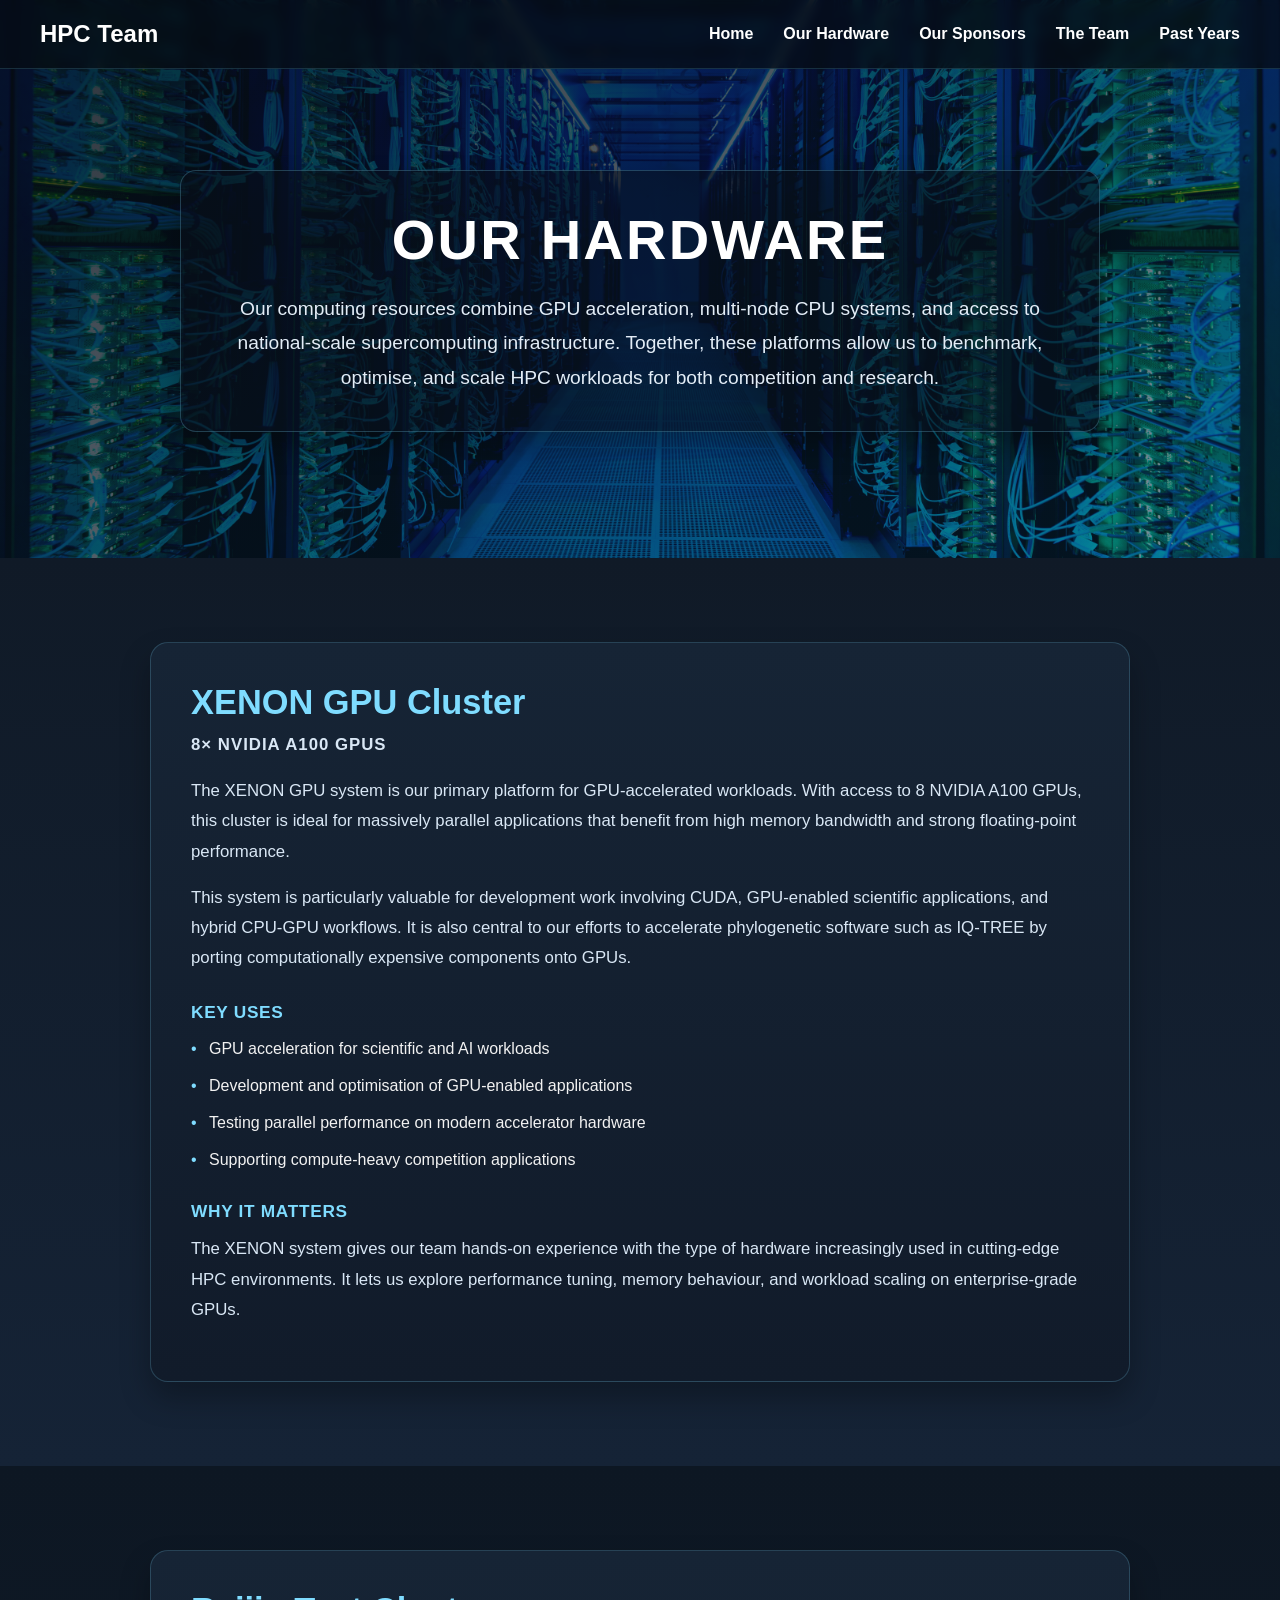
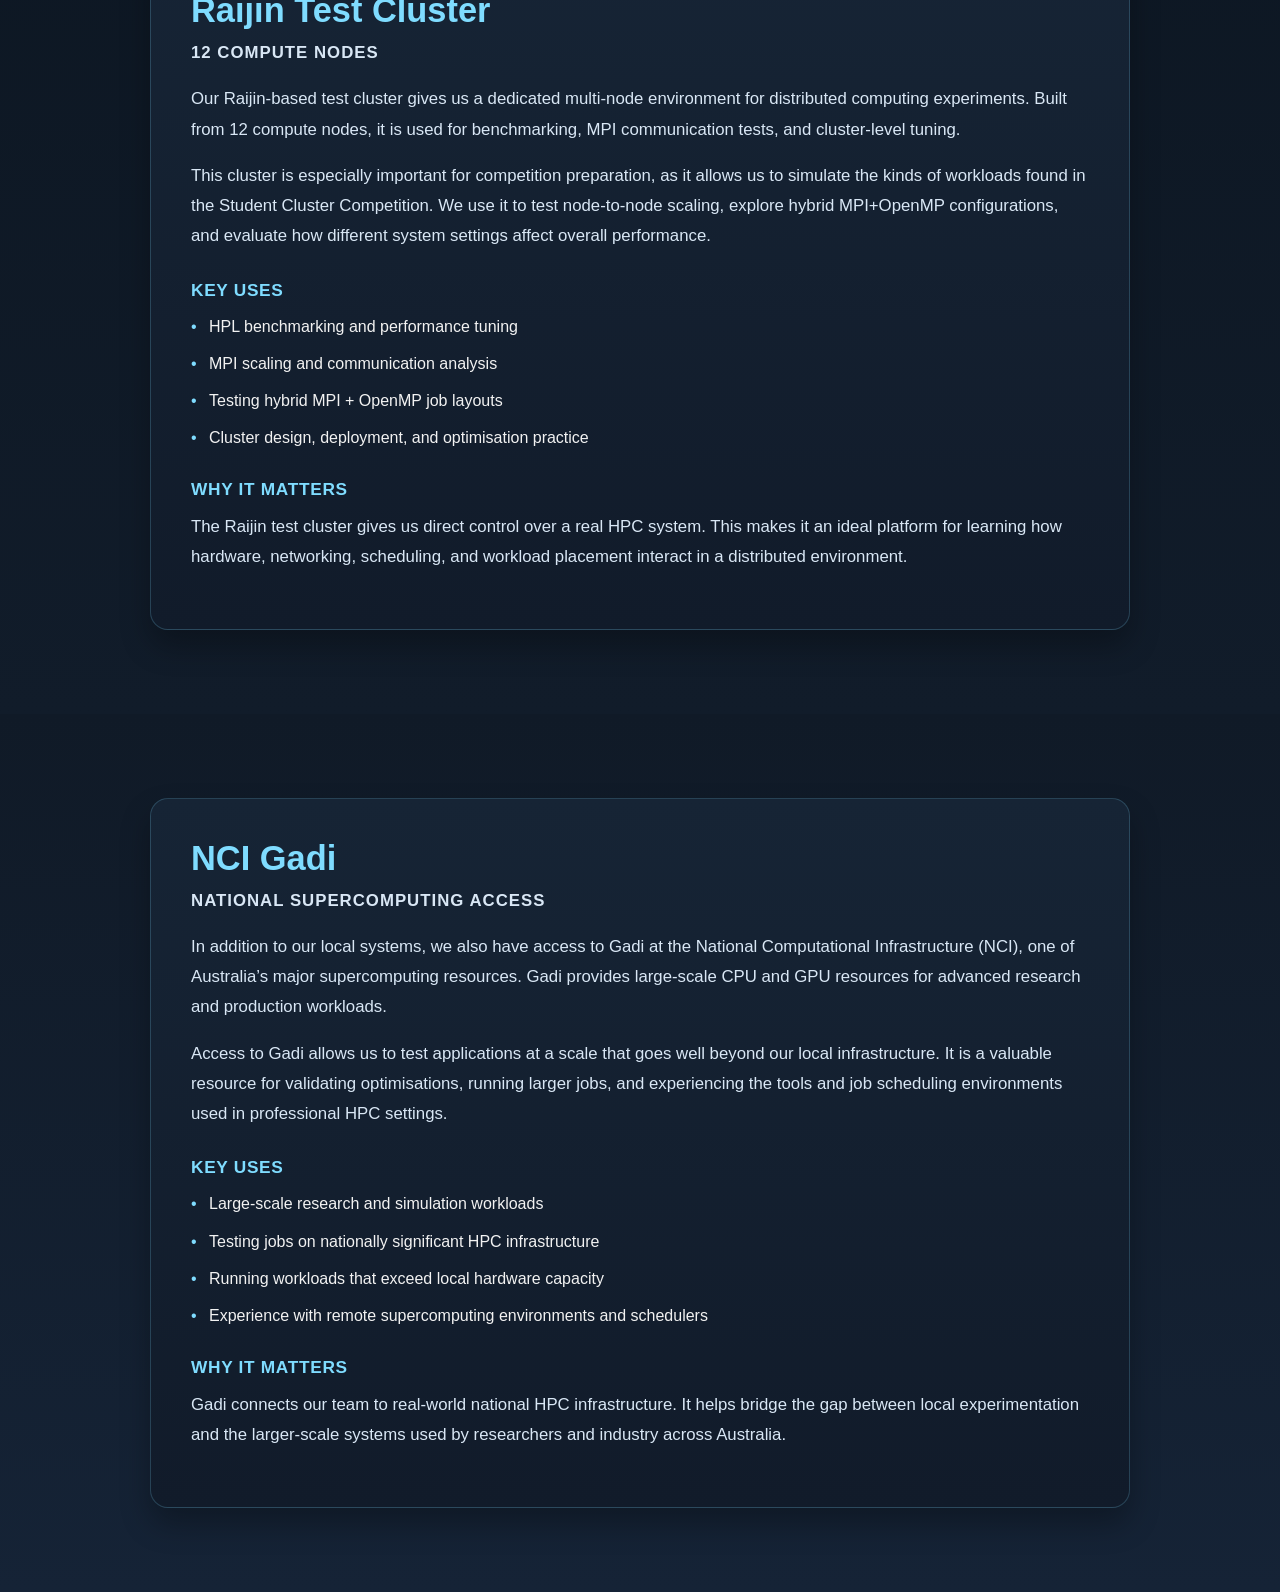
==== hardware.html @ 7a754f8e "Add files via upload Git push all at once because my git did not work due to new project (did commit" ====
<!DOCTYPE html>
<html lang="en">
<head>
    <meta charset="UTF-8">
    <meta name="viewport" content="width=device-width, initial-scale=1.0">
    <title>Our Hardware | HPC Team</title>
    <link rel="stylesheet" href="style.css">
</head>
<body class="hardware-view">

    <header class="navbar">
        <div class="logo"><a href="index.html">HPC Team</a></div>
        <nav>
            <ul class="nav-links">
                <li><a href="index.html">Home</a></li>
                <li><a href="hardware.html">Our Hardware</a></li>
                <li><a href="sponsors.html">Our Sponsors</a></li>
                <li><a href="team.html">The Team</a></li>
                <li class="dropdown">
                    <a href="#">Past Years</a>
                    <ul class="dropdown-menu">
                        <li>
                            <a href="https://anuhpc2025.github.io/Main-Website/index.html" target="_blank">
                                2025
                            </a>
                        </li>
                    </ul>
                </li>
            </ul>
        </nav>
    </header>

    <main class="hardware-page">
        <section class="hardware-hero">
            <div class="overlay"></div>
            <div class="hardware-hero-content">
                <h1>Our Hardware</h1>
                <p>
                    Our computing resources combine GPU acceleration, multi-node CPU systems,
                    and access to national-scale supercomputing infrastructure. Together, these
                    platforms allow us to benchmark, optimise, and scale HPC workloads for both
                    competition and research.
                </p>
            </div>
        </section>

        <section class="hardware-detail-section">
            <div class="hardware-detail-card">
                <div class="hardware-detail-text">
                    <h2>XENON GPU Cluster</h2>
                    <p class="hardware-subtitle">8× NVIDIA A100 GPUs</p>

                    <p>
                        The XENON GPU system is our primary platform for GPU-accelerated workloads.
                        With access to 8 NVIDIA A100 GPUs, this cluster is ideal for massively
                        parallel applications that benefit from high memory bandwidth and strong
                        floating-point performance.
                    </p>

                    <p>
                        This system is particularly valuable for development work involving CUDA,
                        GPU-enabled scientific applications, and hybrid CPU-GPU workflows. It is
                        also central to our efforts to accelerate phylogenetic software such as
                        IQ-TREE by porting computationally expensive components onto GPUs.
                    </p>

                    <h3>Key Uses</h3>
                    <ul>
                        <li>GPU acceleration for scientific and AI workloads</li>
                        <li>Development and optimisation of GPU-enabled applications</li>
                        <li>Testing parallel performance on modern accelerator hardware</li>
                        <li>Supporting compute-heavy competition applications</li>
                    </ul>

                    <h3>Why It Matters</h3>
                    <p>
                        The XENON system gives our team hands-on experience with the type of
                        hardware increasingly used in cutting-edge HPC environments. It lets us
                        explore performance tuning, memory behaviour, and workload scaling on
                        enterprise-grade GPUs.
                    </p>
                </div>
            </div>
        </section>

        <section class="hardware-detail-section alt-section">
            <div class="hardware-detail-card">
                <div class="hardware-detail-text">
                    <h2>Raijin Test Cluster</h2>
                    <p class="hardware-subtitle">12 Compute Nodes</p>

                    <p>
                        Our Raijin-based test cluster gives us a dedicated multi-node environment
                        for distributed computing experiments. Built from 12 compute nodes, it is
                        used for benchmarking, MPI communication tests, and cluster-level tuning.
                    </p>

                    <p>
                        This cluster is especially important for competition preparation, as it
                        allows us to simulate the kinds of workloads found in the Student Cluster
                        Competition. We use it to test node-to-node scaling, explore hybrid
                        MPI+OpenMP configurations, and evaluate how different system settings
                        affect overall performance.
                    </p>

                    <h3>Key Uses</h3>
                    <ul>
                        <li>HPL benchmarking and performance tuning</li>
                        <li>MPI scaling and communication analysis</li>
                        <li>Testing hybrid MPI + OpenMP job layouts</li>
                        <li>Cluster design, deployment, and optimisation practice</li>
                    </ul>

                    <h3>Why It Matters</h3>
                    <p>
                        The Raijin test cluster gives us direct control over a real HPC system.
                        This makes it an ideal platform for learning how hardware, networking,
                        scheduling, and workload placement interact in a distributed environment.
                    </p>
                </div>
            </div>
        </section>

        <section class="hardware-detail-section">
            <div class="hardware-detail-card">
                <div class="hardware-detail-text">
                    <h2>NCI Gadi</h2>
                    <p class="hardware-subtitle">National Supercomputing Access</p>

                    <p>
                        In addition to our local systems, we also have access to Gadi at the
                        National Computational Infrastructure (NCI), one of Australia’s major
                        supercomputing resources. Gadi provides large-scale CPU and GPU resources
                        for advanced research and production workloads.
                    </p>

                    <p>
                        Access to Gadi allows us to test applications at a scale that goes well
                        beyond our local infrastructure. It is a valuable resource for validating
                        optimisations, running larger jobs, and experiencing the tools and job
                        scheduling environments used in professional HPC settings.
                    </p>

                    <h3>Key Uses</h3>
                    <ul>
                        <li>Large-scale research and simulation workloads</li>
                        <li>Testing jobs on nationally significant HPC infrastructure</li>
                        <li>Running workloads that exceed local hardware capacity</li>
                        <li>Experience with remote supercomputing environments and schedulers</li>
                    </ul>

                    <h3>Why It Matters</h3>
                    <p>
                        Gadi connects our team to real-world national HPC infrastructure. It helps
                        bridge the gap between local experimentation and the larger-scale systems
                        used by researchers and industry across Australia.
                    </p>
                </div>
            </div>
        </section>
    </main>

</body>
</html>
---- style.css ----
* {
    margin: 0;
    padding: 0;
    box-sizing: border-box;
}

html {
    scroll-behavior: smooth;
}

body {
    font-family: Arial, Helvetica, sans-serif;
    color: white;
    background-color: #0b0b0b;
}

.home-page {
    background: #070b12;
}

a {
    text-decoration: none;
}

/* Navbar */
.navbar {
    position: fixed;
    top: 0;
    width: 100%;
    z-index: 1000;
    display: flex;
    justify-content: space-between;
    align-items: center;
    padding: 20px 40px;
    background: rgba(0, 0, 0, 0.45);
    backdrop-filter: blur(6px);
}

.home-page .navbar {
    background: rgba(7, 11, 18, 0.7);
    border-bottom: 1px solid rgba(127, 220, 255, 0.16);
}

.logo {
    font-size: 1.5rem;
    font-weight: bold;
    color: white;
}

.nav-links {
    list-style: none;
    display: flex;
    gap: 30px;
}

.nav-links a {
    color: white;
    font-weight: bold;
    transition: color 0.3s ease;
}

.nav-links a:hover {
    color: #7fdcff;
}

/* Hero section */
.hero {
    position: relative;
    height: 100vh;
    background: url("images/HPC Image.jpg") center center / cover no-repeat;
    display: flex;
    align-items: center;
    justify-content: center;
    text-align: center;
}

.home-page .hero {
    min-height: 100vh;
    height: auto;
    padding: 120px 6% 70px;
}

.image-container {
    display: flex;
    justify-content: center;
    gap: 100px;
}

.overlay {
    position: absolute;
    inset: 0;
    background: rgba(0, 0, 0, 0.35);
}

.home-page .overlay {
    background: linear-gradient(145deg, rgba(2, 7, 15, 0.85), rgba(5, 35, 58, 0.55));
}

.hero-content {
    position: relative;
    z-index: 2;
    max-width: 900px;
    padding: 20px;
}

.home-page .hero-content {
    max-width: 980px;
    padding: 42px 40px;
    border-radius: 18px;
    background: rgba(7, 14, 24, 0.62);
    border: 1px solid rgba(127, 220, 255, 0.24);
    box-shadow: 0 16px 34px rgba(0, 0, 0, 0.32);
}

.hero-content h1 {
    font-size: 4rem;
    margin-bottom: 20px;
    text-transform: uppercase;
    letter-spacing: 2px;
}

.home-page .hero-title {
    font-size: 4rem;
    letter-spacing: 0.05em;
    margin-bottom: 14px;
}

.hero-content p {
    font-size: 1.3rem;
    line-height: 1.6;
    margin-bottom: 30px;
}

.home-page .hero-tagline {
    max-width: 780px;
    margin: 0 auto 14px;
    font-size: 1.18rem;
    line-height: 1.75;
    color: #e7eef7;
}

.home-page .hero-mission-credit {
    font-size: 0.95rem;
    letter-spacing: 0.08em;
    text-transform: uppercase;
    color: #9ec4d8;
    margin-bottom: 26px;
}

.scroll-arrow {
    display: inline-block;
    font-size: 3rem;
    color: white;
    animation: bounce 1.5s infinite;
}

@keyframes bounce {
    0%, 20%, 50%, 80%, 100% {
        transform: translateY(0);
    }
    40% {
        transform: translateY(10px);
    }
    60% {
        transform: translateY(5px);
    }
}

/* Content sections */
.content-section {
    min-height: 100vh;
    padding: 120px 10% 80px;
    background: #333333;
    color: white;
    display: flex;
    flex-direction: column;
    justify-content: center;
}

.home-page .content-section {
    min-height: auto;
    padding: 100px 10% 90px;
}

.content-section.alt {
    background: #000000;
}

.home-page #about.content-section.alt {
    background: linear-gradient(180deg, #070b12 0%, #0f1d2e 100%);
}

.home-page #hardware.content-section {
    background: linear-gradient(180deg, #111a26 0%, #17263a 100%);
}

.home-page #sponsors.content-section.alt {
    background: linear-gradient(180deg, #0a1019 0%, #121e2d 100%);
}

.content-section h2 {
    font-size: 2.8rem;
    margin-bottom: 20px;
    color: white;
    text-align: center;
}

.content-section p {
    font-size: 1.15rem;
    max-width: 900px;
    line-height: 1.8;
    color: white;
    margin: 0 auto 20px;
    text-align: center;
}

/* About section */
.about-content {
    display: flex;
    align-items: center;
    justify-content: space-between;
    gap: 50px;
    flex-wrap: wrap;
}

.home-page .about-content {
    padding: 34px;
    border-radius: 18px;
    border: 1px solid rgba(127, 220, 255, 0.2);
    background: rgba(11, 20, 33, 0.7);
    box-shadow: 0 14px 30px rgba(0, 0, 0, 0.24);
}

.about-text {
    flex: 1;
    min-width: 300px;
}

.about-text h2,
.about-text p {
    text-align: left;
    margin-left: 0;
    margin-right: 0;
}

.about-text a {
    color: #7fdcff;
}

.about-text a:hover {
    color: #a8ebff;
}

.about-image {
    flex: 0 0 auto;
    text-align: center;
}

.about-image img {
    width: 300px;
    height: auto;
    border-radius: 12px;
}

.home-page .about-image img {
    border: 1px solid rgba(127, 220, 255, 0.3);
    box-shadow: 0 10px 20px rgba(0, 0, 0, 0.35);
}

/* Hardware cards */
.hardware-grid {
    display: grid;
    grid-template-columns: repeat(3, 1fr);
    gap: 25px;
    margin-top: 40px;
}

.hardware-card {
    background: #1a1a1a;
    border: 1px solid rgba(127, 220, 255, 0.35);
    border-radius: 14px;
    padding: 24px 20px;
    text-align: center;
    box-shadow: 0 6px 18px rgba(0, 0, 0, 0.35);
    transition: transform 0.25s ease, box-shadow 0.25s ease, border-color 0.25s ease;
}

.home-page .hardware-card {
    background: linear-gradient(180deg, #172534 0%, #121c29 100%);
}

.hardware-card:hover {
    transform: translateY(-6px);
    box-shadow: 0 10px 24px rgba(0, 0, 0, 0.45);
    border-color: #7fdcff;
}

.hardware-card h3 {
    font-size: 1.35rem;
    margin-bottom: 12px;
    color: #7fdcff;
}

.hardware-card .hardware-spec {
    font-size: 1rem;
    font-weight: bold;
    color: white;
    margin-bottom: 12px;
}

.hardware-card p {
    font-size: 0.98rem;
    line-height: 1.6;
    margin: 0;
    text-align: center;
}

/* Old cluster box styles kept in case you still use them elsewhere */
.cluster-container {
    display: flex;
    flex-wrap: wrap;
    gap: 20px;
    justify-content: center;
}

.cluster-box {
    border: 2px solid #7fdcff;
    padding: 20px;
    background-color: #1a1a1a;
    border-radius: 10px;
    max-width: 500px;
    box-shadow: 0 4px 8px rgba(0, 0, 0, 0.5);
}

.cluster-box h3 {
    color: #7fdcff;
    margin-bottom: 10px;
}

.cluster-box h4 {
    margin-top: 15px;
    margin-bottom: 10px;
    color: #ffffff;
}

.cluster-box ul {
    margin-left: 20px;
}

.cluster-box li {
    margin-bottom: 5px;
}

/* Responsive */
@media (max-width: 900px) {
    .hardware-grid {
        grid-template-columns: 1fr;
    }
}

@media (max-width: 768px) {
    .navbar {
        flex-direction: column;
        gap: 15px;
        padding: 15px 20px;
    }

    .nav-links {
        gap: 15px;
        flex-wrap: wrap;
        justify-content: center;
    }

    .hero-content h1 {
        font-size: 2.5rem;
    }

    .hero-content p {
        font-size: 1rem;
    }

    .content-section h2 {
        font-size: 2rem;
    }

    .about-content {
        flex-direction: column;
        gap: 20px;
    }

    .about-text h2,
    .about-text p {
        text-align: center;
    }

    .about-image img {
        width: 250px;
    }

    .home-page .hero {
        padding: 120px 5% 65px;
    }

    .home-page .hero-content {
        padding: 30px 22px;
    }

    .home-page .hero-title {
        font-size: 2.4rem;
    }

    .home-page .hero-tagline {
        font-size: 1rem;
    }

    .home-page .content-section {
        padding: 80px 7% 72px;
    }

    .home-page .about-content {
        padding: 22px;
    }
}

.hardware-card ul {
    list-style: none;
    padding: 0;
    margin: 15px 0;
    text-align: left;
}

.hardware-card ul li {
    font-size: 0.95rem;
    margin-bottom: 8px;
    padding-left: 18px;
    position: relative;
}

.hardware-card ul li::before {
    content: "•";
    color: #7fdcff;
    position: absolute;
    left: 0;
}

.hardware-footer {
    margin-top: 15px;
    font-size: 0.9rem;
    color: #aaa;
}

/* Hardware page */
.hardware-page {
    background: #0b0b0b;
}

.hardware-hero {
    position: relative;
    min-height: 55vh;
    background: url("images/HPC Image.jpg") center center / cover no-repeat;
    display: flex;
    align-items: center;
    justify-content: center;
    text-align: center;
    padding: 120px 10% 80px;
}

.hardware-hero-content {
    position: relative;
    z-index: 2;
    max-width: 900px;
}

.hardware-hero-content h1 {
    font-size: 3.5rem;
    margin-bottom: 20px;
}

.hardware-hero-content p {
    font-size: 1.2rem;
    line-height: 1.8;
    max-width: 850px;
    margin: 0 auto;
}

.hardware-detail-section {
    padding: 100px 10%;
    background: #111111;
}

.alt-section {
    background: #1a1a1a;
}

.hardware-detail-card {
    max-width: 1100px;
    margin: 0 auto;
    background: #1f1f1f;
    border: 1px solid rgba(127, 220, 255, 0.25);
    border-radius: 16px;
    padding: 40px;
    box-shadow: 0 8px 24px rgba(0, 0, 0, 0.35);
}

.hardware-detail-text h2 {
    font-size: 2.4rem;
    margin-bottom: 10px;
    color: #7fdcff;
}

.hardware-subtitle {
    font-size: 1.1rem;
    font-weight: bold;
    margin-bottom: 24px;
    color: #ffffff;
}

.hardware-detail-text h3 {
    font-size: 1.3rem;
    margin-top: 28px;
    margin-bottom: 12px;
    color: #7fdcff;
}

.hardware-detail-text p {
    font-size: 1.05rem;
    line-height: 1.8;
    margin-bottom: 16px;
    color: #f2f2f2;
}

.hardware-detail-text ul {
    margin-left: 20px;
    margin-bottom: 10px;
}

.hardware-detail-text li {
    margin-bottom: 10px;
    line-height: 1.7;
    color: #f2f2f2;
}

.hardware-view {
    background: linear-gradient(180deg, #070c13 0%, #0f1a28 100%);
}

.hardware-view .navbar {
    background: rgba(6, 12, 20, 0.75);
    border-bottom: 1px solid rgba(127, 220, 255, 0.16);
}

.hardware-view .hardware-hero {
    min-height: 62vh;
    padding: 140px 8% 96px;
}

.hardware-view .hardware-hero .overlay {
    background: linear-gradient(150deg, rgba(6, 13, 22, 0.86), rgba(7, 40, 66, 0.5));
}

.hardware-view .hardware-hero-content {
    max-width: 1000px;
    padding: 36px 34px;
    border-radius: 16px;
    border: 1px solid rgba(127, 220, 255, 0.24);
    background: rgba(8, 16, 28, 0.6);
    box-shadow: 0 14px 28px rgba(0, 0, 0, 0.3);
}

.hardware-view .hardware-hero-content h1 {
    letter-spacing: 0.04em;
    text-transform: uppercase;
}

.hardware-view .hardware-hero-content p {
    color: #e3edf7;
}

.hardware-view .hardware-detail-section {
    padding: 84px 8%;
    background: linear-gradient(180deg, #101a27 0%, #152336 100%);
}

.hardware-view .hardware-detail-section.alt-section {
    background: linear-gradient(180deg, #0d1723 0%, #111c2a 100%);
}

.hardware-view .hardware-detail-card {
    max-width: 980px;
    border-radius: 18px;
    border: 1px solid rgba(127, 220, 255, 0.2);
    background: linear-gradient(180deg, #162435 0%, #111b2a 100%);
    box-shadow: 0 16px 30px rgba(0, 0, 0, 0.28);
    transition: transform 0.25s ease, box-shadow 0.25s ease, border-color 0.25s ease;
}

.hardware-view .hardware-detail-card:hover {
    transform: translateY(-3px);
    border-color: rgba(127, 220, 255, 0.45);
    box-shadow: 0 20px 36px rgba(0, 0, 0, 0.32);
}

.hardware-view .hardware-detail-text h2 {
    font-size: 2.15rem;
    margin-bottom: 8px;
}

.hardware-view .hardware-subtitle {
    text-transform: uppercase;
    letter-spacing: 0.06em;
    color: #a8c9dc;
}

.hardware-view .hardware-detail-text h3 {
    text-transform: uppercase;
    letter-spacing: 0.04em;
    font-size: 1.08rem;
}

.hardware-view .hardware-detail-text p {
    color: #d9e7f5;
}

.hardware-view .hardware-detail-text ul {
    list-style: none;
    margin-left: 0;
    padding-left: 0;
}

.hardware-view .hardware-detail-text li {
    position: relative;
    padding-left: 18px;
}

.hardware-view .hardware-detail-text li::before {
    content: "•";
    color: #7fdcff;
    position: absolute;
    left: 0;
}

.logo a {
    color: white;
    text-decoration: none;
}

@media (max-width: 768px) {
    .hardware-hero-content h1 {
        font-size: 2.4rem;
    }

    .hardware-hero-content p {
        font-size: 1rem;
    }

    .hardware-detail-card {
        padding: 25px;
    }

    .hardware-detail-text h2 {
        font-size: 1.9rem;
    }

    .hardware-view .hardware-hero {
        padding: 120px 6% 72px;
    }

    .hardware-view .hardware-hero-content {
        padding: 26px 20px;
    }

    .hardware-view .hardware-detail-section {
        padding: 64px 6%;
    }

    .hardware-view .hardware-detail-card {
        padding: 28px 22px;
    }
}

/* Sponsors page */
.sponsors-page {
    background: #0b0b0b;
}

.sponsors-hero {
    position: relative;
    min-height: 50vh;
    background: url("images/HPC Image.jpg") center center / cover no-repeat;
    display: flex;
    align-items: center;
    justify-content: center;
    text-align: center;
    padding: 120px 10% 80px;
}

.sponsors-hero-content {
    position: relative;
    z-index: 2;
    max-width: 900px;
}

.sponsors-hero-content h1 {
    font-size: 3.5rem;
    margin-bottom: 20px;
}

.sponsors-hero-content p {
    font-size: 1.2rem;
    line-height: 1.8;
    max-width: 850px;
    margin: 0 auto;
}

.sponsor-section {
    padding: 100px 10%;
    background: #111111;
}

.sponsor-card {
    max-width: 1200px;
    margin: 0 auto;
    display: flex;
    align-items: center;
    gap: 50px;
    background: #1a1a1a;
    border: 1px solid rgba(127, 220, 255, 0.25);
    border-radius: 18px;
    padding: 40px;
    box-shadow: 0 8px 24px rgba(0, 0, 0, 0.35);
    flex-wrap: wrap;
}

.sponsor-image {
    flex: 0 0 250px;
    display: flex;
    justify-content: center;
    align-items: center;
}

.sponsor-image img {
    max-width: 220px;
    max-height: 140px;
    width: 100%;
    height: auto;
    object-fit: contain;
    background: white;
    padding: 15px;
    border-radius: 12px;
}

.sponsor-text {
    flex: 1;
    min-width: 280px;
}

.sponsor-text h2 {
    font-size: 2.2rem;
    margin-bottom: 10px;
    color: #7fdcff;
}

.sponsor-subtitle {
    font-size: 1.05rem;
    font-weight: bold;
    margin-bottom: 20px;
    color: #ffffff;
}

.sponsor-text h3 {
    font-size: 1.2rem;
    margin-top: 24px;
    margin-bottom: 10px;
    color: #7fdcff;
}

.sponsor-text p {
    font-size: 1.05rem;
    line-height: 1.8;
    margin-bottom: 14px;
    color: #f2f2f2;
}

.sponsor-text ul {
    margin-left: 20px;
    margin-bottom: 20px;
}

.sponsor-text li {
    margin-bottom: 10px;
    line-height: 1.7;
    color: #f2f2f2;
}

.sponsor-button {
    display: inline-block;
    margin-top: 10px;
    padding: 12px 20px;
    background: #7fdcff;
    color: #000;
    font-weight: bold;
    border-radius: 10px;
    transition: transform 0.2s ease, background 0.2s ease;
}

.sponsor-button:hover {
    background: #a8ebff;
    transform: translateY(-2px);
}

@media (max-width: 768px) {
    .sponsors-hero-content h1 {
        font-size: 2.4rem;
    }

    .sponsors-hero-content p {
        font-size: 1rem;
    }

    .sponsor-card {
        padding: 25px;
        gap: 25px;
    }

    .sponsor-text h2 {
        font-size: 1.8rem;
    }

    .sponsor-image {
        flex: 1 1 100%;
    }

    .sponsor-image img {
        max-width: 180px;
    }
}

/* Sponsors grid */
.sponsors-section {
    padding: 100px 10%;
    background: #111;
    text-align: center;
}

.sponsors-section h2 {
    font-size: 2.6rem;
    margin-bottom: 15px;
}

.sponsors-section p {
    max-width: 700px;
    margin: 0 auto 40px;
    color: #ccc;
}

/* Grid layout */
.sponsors-grid {
    display: grid;
    grid-template-columns: repeat(auto-fit, minmax(220px, 1fr));
    gap: 25px;
}

/* Card */
.sponsor-card-small {
    background: #1a1a1a;
    border: 1px solid rgba(127, 220, 255, 0.25);
    border-radius: 14px;
    padding: 20px;
    text-align: center;
    transition: all 0.25s ease;
}

.sponsor-card-small:hover {
    transform: translateY(-6px);
    border-color: #7fdcff;
    box-shadow: 0 10px 25px rgba(0, 0, 0, 0.4);
}

/* Logo */
.sponsor-card-small img {
    max-width: 120px;
    max-height: 70px;
    object-fit: contain;
    margin-bottom: 15px;
    background: white;
    padding: 8px;
    border-radius: 8px;
}

/* Text */
.sponsor-card-small h3 {
    font-size: 1.2rem;
    margin-bottom: 5px;
    color: #7fdcff;
}

.sponsor-type {
    font-size: 0.85rem;
    color: #aaa;
    margin-bottom: 10px;
}

.sponsor-card-small p {
    font-size: 0.9rem;
    line-height: 1.5;
    margin-bottom: 15px;
}

/* Button */
.sponsor-card-small a {
    display: inline-block;
    padding: 8px 14px;
    font-size: 0.85rem;
    background: #7fdcff;
    color: black;
    border-radius: 8px;
    font-weight: bold;
    transition: 0.2s;
}

.sponsor-card-small a:hover {
    background: #a8ebff;
}

.sponsor-extra {
    font-size: 0.85rem;
    color: #aaa;
    margin-top: 8px;
    line-height: 1.5;
}

/* Sponsor call-to-action */
.sponsor-cta-section {
    padding: 90px 10%;
    background: #0f0f0f;
}

.sponsor-cta-card {
    max-width: 1000px;
    margin: 0 auto;
    text-align: center;
    background: #1a1a1a;
    border: 1px solid rgba(127, 220, 255, 0.25);
    border-radius: 16px;
    padding: 40px 30px;
    box-shadow: 0 8px 24px rgba(0, 0, 0, 0.35);
}

.sponsor-cta-card h2 {
    font-size: 2.2rem;
    margin-bottom: 20px;
    color: #7fdcff;
}

.sponsor-cta-card p {
    font-size: 1.05rem;
    line-height: 1.8;
    color: #f2f2f2;
    max-width: 850px;
    margin: 0 auto 16px;
}

.sponsor-cta-contact a {
    color: #7fdcff;
    font-weight: bold;
}

.sponsor-cta-contact a:hover {
    color: #a8ebff;
}

.sponsors-view {
    background: linear-gradient(180deg, #070c13 0%, #111f31 100%);
}

.sponsors-view .navbar {
    background: rgba(7, 12, 20, 0.76);
    border-bottom: 1px solid rgba(127, 220, 255, 0.16);
}

.sponsors-view .sponsors-hero {
    min-height: 58vh;
    padding: 138px 8% 92px;
}

.sponsors-view .sponsors-hero .overlay {
    background: linear-gradient(145deg, rgba(6, 12, 21, 0.86), rgba(7, 40, 67, 0.5));
}

.sponsors-view .sponsors-hero-content {
    max-width: 980px;
    padding: 36px 34px;
    border-radius: 16px;
    border: 1px solid rgba(127, 220, 255, 0.24);
    background: rgba(8, 16, 28, 0.6);
    box-shadow: 0 14px 28px rgba(0, 0, 0, 0.3);
}

.sponsors-view .sponsors-hero-content h1 {
    letter-spacing: 0.04em;
    text-transform: uppercase;
}

.sponsors-view .sponsors-hero-content p {
    color: #e2edf8;
}

.sponsors-view .sponsors-section {
    background: linear-gradient(180deg, #101a27 0%, #152336 100%);
    padding: 86px 8%;
}

.sponsors-view .sponsors-section h2 {
    text-transform: uppercase;
    letter-spacing: 0.04em;
}

.sponsors-view .sponsors-section > p {
    color: #d1dce8;
}

.sponsors-view .sponsors-grid {
    max-width: 1040px;
    margin: 0 auto;
    gap: 28px;
}

.sponsors-view .sponsor-card-small {
    background: linear-gradient(180deg, #162435 0%, #111b2a 100%);
    border: 1px solid rgba(127, 220, 255, 0.2);
    border-radius: 16px;
    box-shadow: 0 14px 28px rgba(0, 0, 0, 0.26);
    padding: 26px 24px;
}

.sponsors-view .sponsor-card-small:hover {
    transform: translateY(-4px);
    border-color: rgba(127, 220, 255, 0.45);
    box-shadow: 0 18px 32px rgba(0, 0, 0, 0.31);
}

.sponsors-view .sponsor-card-small img {
    max-width: 150px;
    max-height: 82px;
    padding: 10px;
    border-radius: 10px;
    margin-bottom: 16px;
}

.sponsors-view .sponsor-card-small h3 {
    font-size: 1.3rem;
    margin-bottom: 6px;
}

.sponsors-view .sponsor-type {
    text-transform: uppercase;
    letter-spacing: 0.05em;
    color: #a8c9dc;
}

.sponsors-view .sponsor-card-small p {
    color: #d8e6f4;
}

.sponsors-view .sponsor-extra {
    color: #b7ccdd;
}

.sponsors-view .sponsor-card-small a {
    font-size: 0.9rem;
    padding: 9px 16px;
    border-radius: 9px;
    box-shadow: 0 6px 16px rgba(127, 220, 255, 0.2);
}

.sponsors-view .sponsor-cta-section {
    background: linear-gradient(180deg, #0d1622 0%, #0a121c 100%);
    padding: 84px 8% 92px;
}

.sponsors-view .sponsor-cta-card {
    max-width: 980px;
    border: 1px solid rgba(127, 220, 255, 0.2);
    background: linear-gradient(180deg, #152333 0%, #101b29 100%);
    box-shadow: 0 16px 30px rgba(0, 0, 0, 0.3);
}

.sponsors-view .sponsor-cta-card h2 {
    letter-spacing: 0.03em;
    text-transform: uppercase;
    font-size: 2rem;
}

.sponsors-view .sponsor-cta-card p {
    color: #dce8f5;
}

.sponsors-view .sponsor-cta-contact a {
    color: #9adffb;
}

@media (max-width: 768px) {
    .sponsors-view .sponsors-hero {
        padding: 120px 6% 72px;
    }

    .sponsors-view .sponsors-hero-content {
        padding: 28px 22px;
    }

    .sponsors-view .sponsors-section {
        padding: 68px 6%;
    }

    .sponsors-view .sponsors-grid {
        gap: 20px;
    }

    .sponsors-view .sponsor-card-small {
        padding: 22px 18px;
    }

    .sponsors-view .sponsor-cta-section {
        padding: 68px 6% 74px;
    }

    .sponsors-view .sponsor-cta-card {
        padding: 28px 20px;
    }
}

/* Sponsor preview on homepage */
.sponsors-preview {
    display: flex;
    justify-content: center;
    gap: 40px;
    margin: 30px 0;
    flex-wrap: wrap;
}

.sponsor-mini {
    text-align: center;
}

.sponsor-mini img {
    max-width: 120px;
    max-height: 70px;
    object-fit: contain;
    background: white;
    padding: 8px;
    border-radius: 8px;
    margin-bottom: 8px;
}

.sponsor-mini p {
    font-size: 0.9rem;
    color: #ccc;
}

/* CTA box */
.sponsor-cta-mini {
    margin-top: 30px;
    text-align: center;
}

.sponsor-cta-mini h3 {
    color: #7fdcff;
    margin-bottom: 10px;
}

.sponsor-cta-mini p {
    max-width: 600px;
    margin: 0 auto 20px;
    font-size: 1rem;
}

/* Button */
.cta-button {
    display: inline-block;
    padding: 12px 22px;
    background: #7fdcff;
    color: black;
    font-weight: bold;
    border-radius: 10px;
    transition: 0.2s;
}

.cta-button:hover {
    background: #a8ebff;
    transform: translateY(-2px);
}

.sponsors-preview {
    display: flex;
    justify-content: center;
    gap: 60px;
    margin: 40px 0;
    flex-wrap: wrap;
}

.sponsor-mini {
    background: #1a1a1a;
    border: 1px solid rgba(127, 220, 255, 0.25);
    border-radius: 14px;
    padding: 25px 30px;
    text-align: center;
    transition: 0.25s ease;
    min-width: 200px;
}

.sponsor-mini:hover {
    transform: translateY(-5px);
    border-color: #7fdcff;
}

/* BIGGER LOGOS */
.sponsor-mini img {
    max-width: 180px;
    max-height: 100px;
    object-fit: contain;
    background: white;
    padding: 12px;
    border-radius: 10px;
    margin-bottom: 12px;
}

.sponsor-mini p {
    font-size: 1rem;
    color: #ccc;
    font-weight: bold;
}

.sponsor-name {
    font-size: 1rem;
    font-weight: bold;
    margin-bottom: 6px;
    color: #7fdcff;
}

.sponsor-desc {
    font-size: 0.85rem;
    color: #aaa;
    line-height: 1.4;
    max-width: 220px;
    margin: 0 auto;
}

/* Dropdown container */
.dropdown {
    position: relative;
}

/* Dropdown menu (hidden by default) */
.dropdown-menu {
    position: absolute;
    top: 100%;
    left: 0;
    background: rgba(0, 0, 0, 0.9);
    backdrop-filter: blur(6px);
    list-style: none;
    padding: 10px 0;
    border-radius: 8px;
    min-width: 140px;
    display: none;
    flex-direction: column;
}

/* Show on hover */
.dropdown:hover .dropdown-menu {
    display: block;
}

/* Dropdown items */
.dropdown-menu li {
    padding: 8px 20px;
}

.dropdown-menu a {
    color: white;
    font-weight: normal;
    display: block;
    transition: color 0.2s;
}

.dropdown-menu a:hover {
    color: #7fdcff;
}

/* Team page */
.team-page {
    background: #0b0b0b;
}

/* Hero */
.team-hero {
    position: relative;
    min-height: 50vh;
    background: url("images/HPC Image.jpg") center center / cover no-repeat;
    display: flex;
    align-items: center;
    justify-content: center;
    text-align: center;
    padding: 120px 10% 80px;
}

.team-hero-content {
    position: relative;
    z-index: 2;
    max-width: 900px;
}

.team-hero-content h1 {
    font-size: 3.2rem;
    margin-bottom: 20px;
}

.team-hero-content p {
    font-size: 1.2rem;
    line-height: 1.8;
}

/* Team section */
.team-section {
    padding: 100px 10%;
}

/* Grid */
.team-grid {
    display: grid;
    grid-template-columns: repeat(2, minmax(0, 1fr));
    gap: 30px;
}

/* Card */
.team-card {
    background: #1a1a1a;
    border: 1px solid rgba(127, 220, 255, 0.25);
    border-radius: 16px;
    padding: 25px;
    text-align: center;
    transition: 0.25s ease;
}

.team-card:hover {
    transform: translateY(-6px);
    border-color: #7fdcff;
    box-shadow: 0 10px 25px rgba(0, 0, 0, 0.4);
}

/* Image */
.team-card img {
    width: 120px;
    height: 120px;
    object-fit: cover;
    border-radius: 50%;
    margin-bottom: 15px;
    border: 3px solid #7fdcff;
}

/* Name */
.team-card h3 {
    font-size: 1.2rem;
    margin-bottom: 6px;
    color: #7fdcff;
}

/* Role */
.team-role {
    font-size: 0.85rem;
    color: #aaa;
    margin-bottom: 10px;
}

/* Description */
.team-card p {
    font-size: 0.9rem;
    color: #ccc;
    line-height: 1.5;
}

.team-card.advisor {
    margin-top: 10px;
}

.team-view {
    background: linear-gradient(180deg, #070c13 0%, #111f31 100%);
}

.team-view .navbar {
    background: rgba(7, 12, 20, 0.76);
    border-bottom: 1px solid rgba(127, 220, 255, 0.16);
}

.team-view .team-hero {
    min-height: 58vh;
    padding: 138px 8% 92px;
}

.team-view .team-hero .overlay {
    background: linear-gradient(145deg, rgba(6, 12, 21, 0.86), rgba(7, 40, 67, 0.5));
}

.team-view .team-hero-content {
    max-width: 980px;
    padding: 36px 34px;
    border-radius: 16px;
    border: 1px solid rgba(127, 220, 255, 0.24);
    background: rgba(8, 16, 28, 0.6);
    box-shadow: 0 14px 28px rgba(0, 0, 0, 0.3);
}

.team-view .team-hero-content h1 {
    letter-spacing: 0.04em;
    text-transform: uppercase;
}

.team-view .team-hero-content p {
    color: #e2edf8;
}

.team-view .team-section {
    background: linear-gradient(180deg, #101a27 0%, #152336 100%);
    padding: 86px 8%;
}

.team-view .team-grid {
    max-width: 1040px;
    margin: 0 auto;
    gap: 28px;
}

.team-view .team-card {
    background: linear-gradient(180deg, #162435 0%, #111b2a 100%);
    border: 1px solid rgba(127, 220, 255, 0.2);
    border-radius: 16px;
    box-shadow: 0 14px 28px rgba(0, 0, 0, 0.26);
    padding: 26px 24px;
}

.team-view .team-card:hover {
    transform: translateY(-4px);
    border-color: rgba(127, 220, 255, 0.45);
    box-shadow: 0 18px 32px rgba(0, 0, 0, 0.31);
}

.team-view .team-card img {
    width: 124px;
    height: 124px;
    border-color: rgba(127, 220, 255, 0.9);
    box-shadow: 0 6px 18px rgba(127, 220, 255, 0.16);
}

.team-view .team-card h3 {
    font-size: 1.26rem;
}

.team-view .team-role {
    text-transform: uppercase;
    letter-spacing: 0.05em;
    color: #a8c9dc;
}

.team-view .team-card p {
    color: #d8e6f4;
}

.team-view .team-card.advisor {
    max-width: 1040px;
    margin: 16px auto 0;
    text-align: left;
    padding: 30px;
}

.team-view .team-card.advisor img {
    float: left;
    margin-right: 18px;
    margin-bottom: 10px;
}

.team-view .team-card.advisor::after {
    content: "";
    display: table;
    clear: both;
}

@media (max-width: 900px) {
    .team-view .team-grid {
        grid-template-columns: 1fr;
    }
}

@media (max-width: 768px) {
    .team-view .team-hero {
        padding: 120px 6% 72px;
    }

    .team-view .team-hero-content {
        padding: 28px 22px;
    }

    .team-view .team-section {
        padding: 68px 6%;
    }

    .team-view .team-grid {
        gap: 20px;
    }

    .team-view .team-card {
        padding: 22px 18px;
    }

    .team-view .team-card.advisor {
        padding: 24px 18px;
        text-align: center;
    }

    .team-view .team-card.advisor img {
        float: none;
        margin-right: 0;
        margin-bottom: 12px;
    }
}
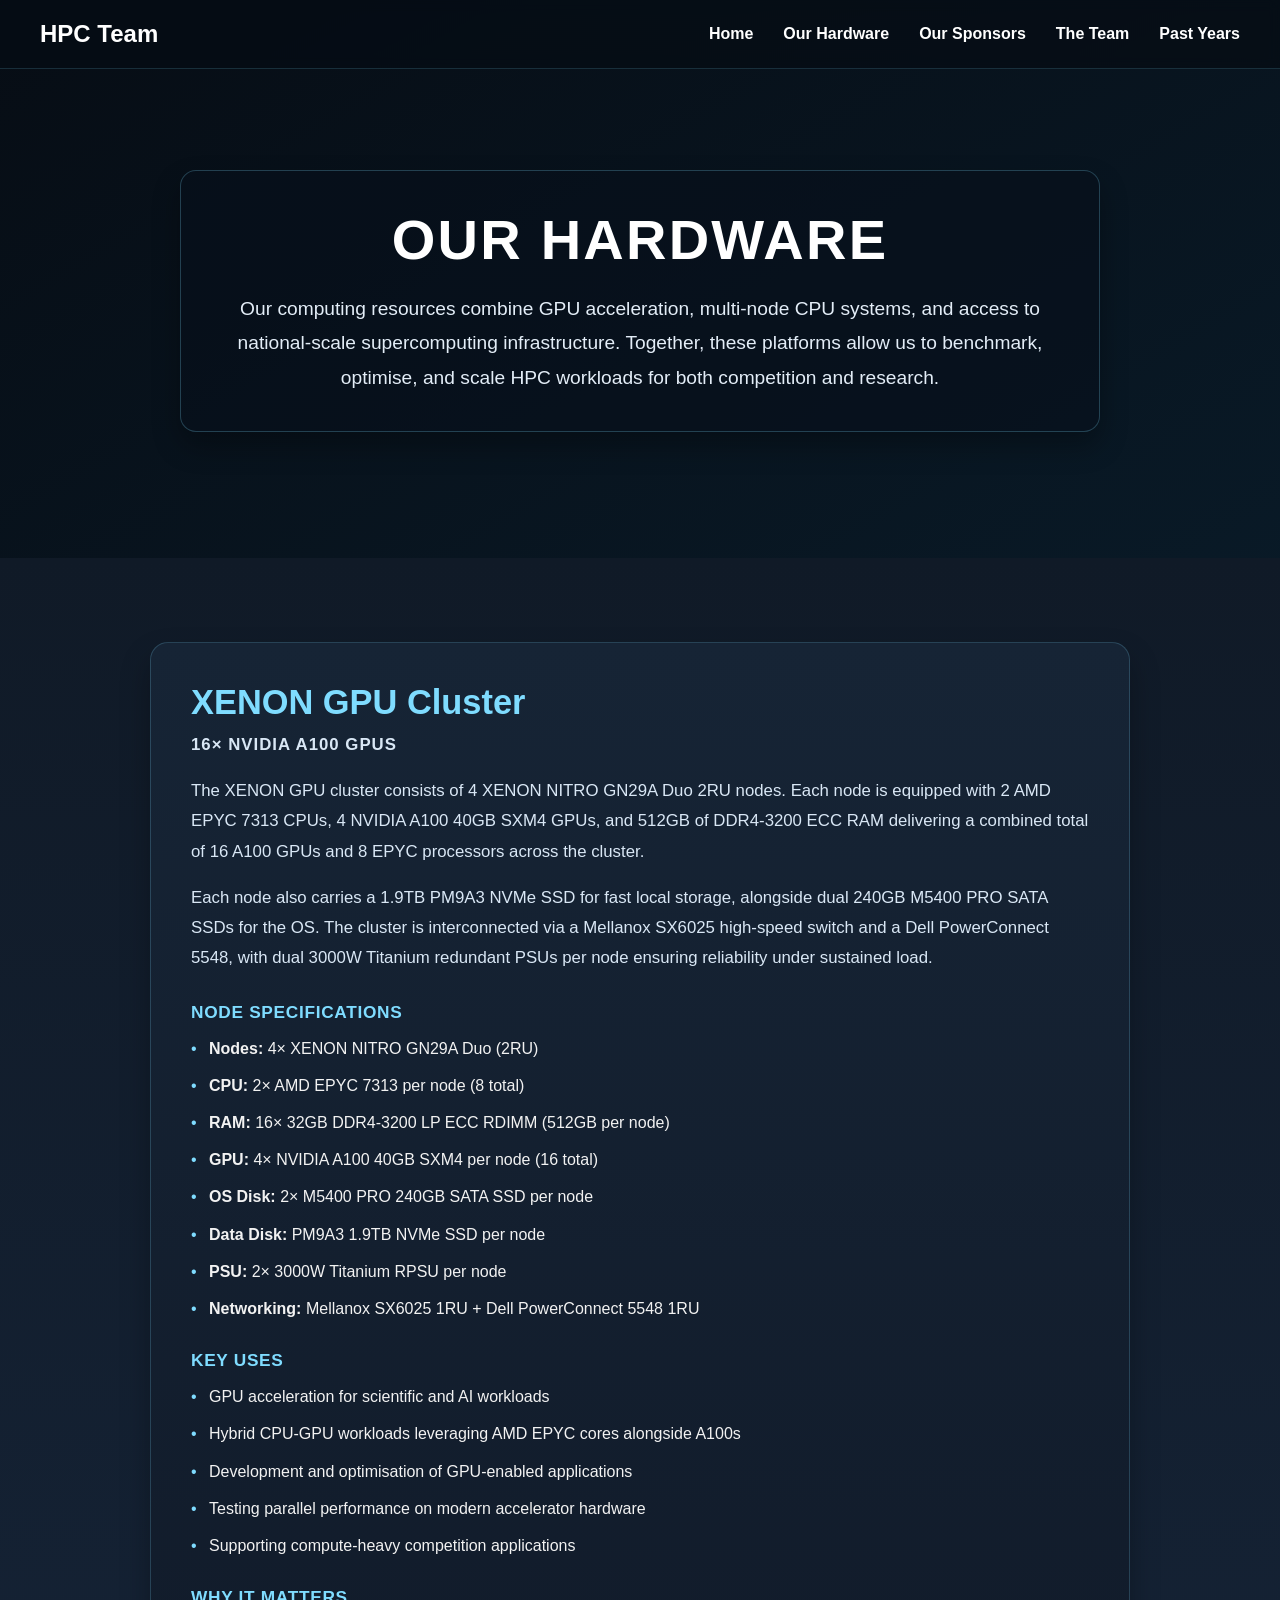
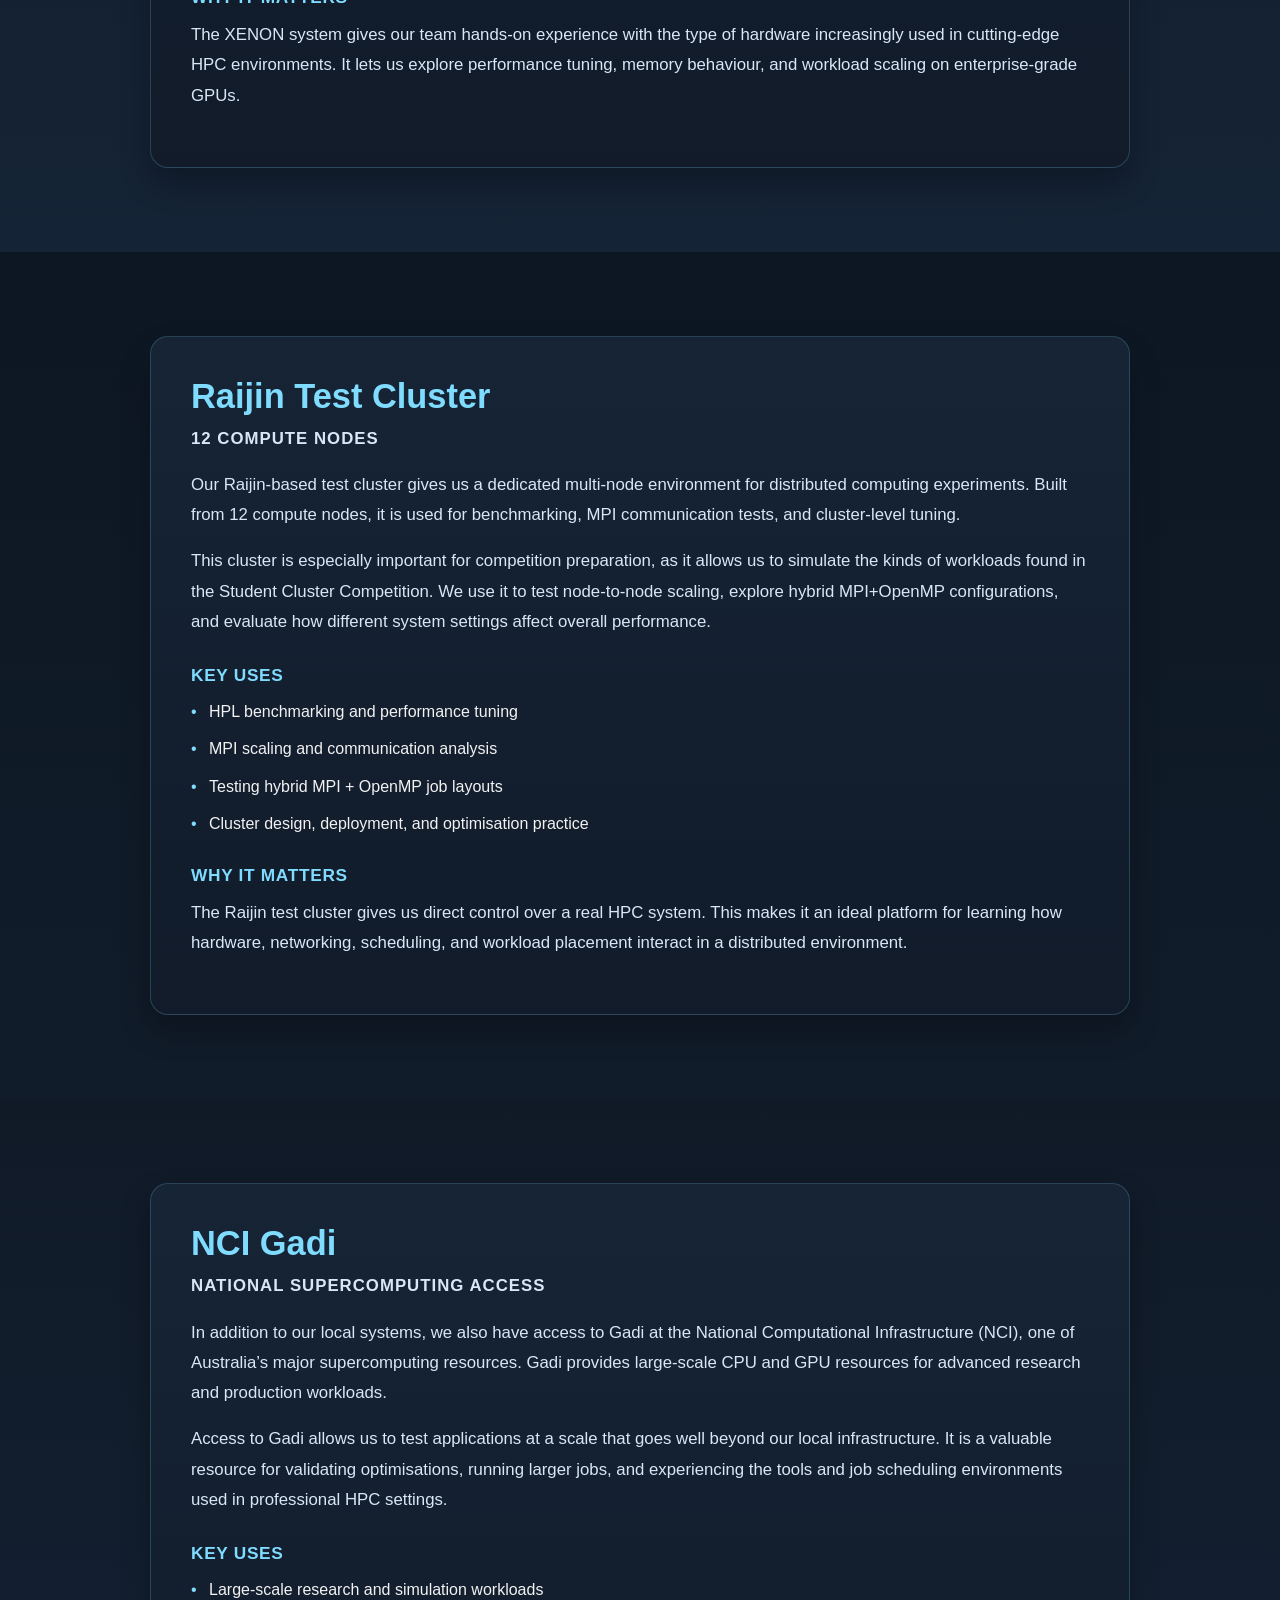
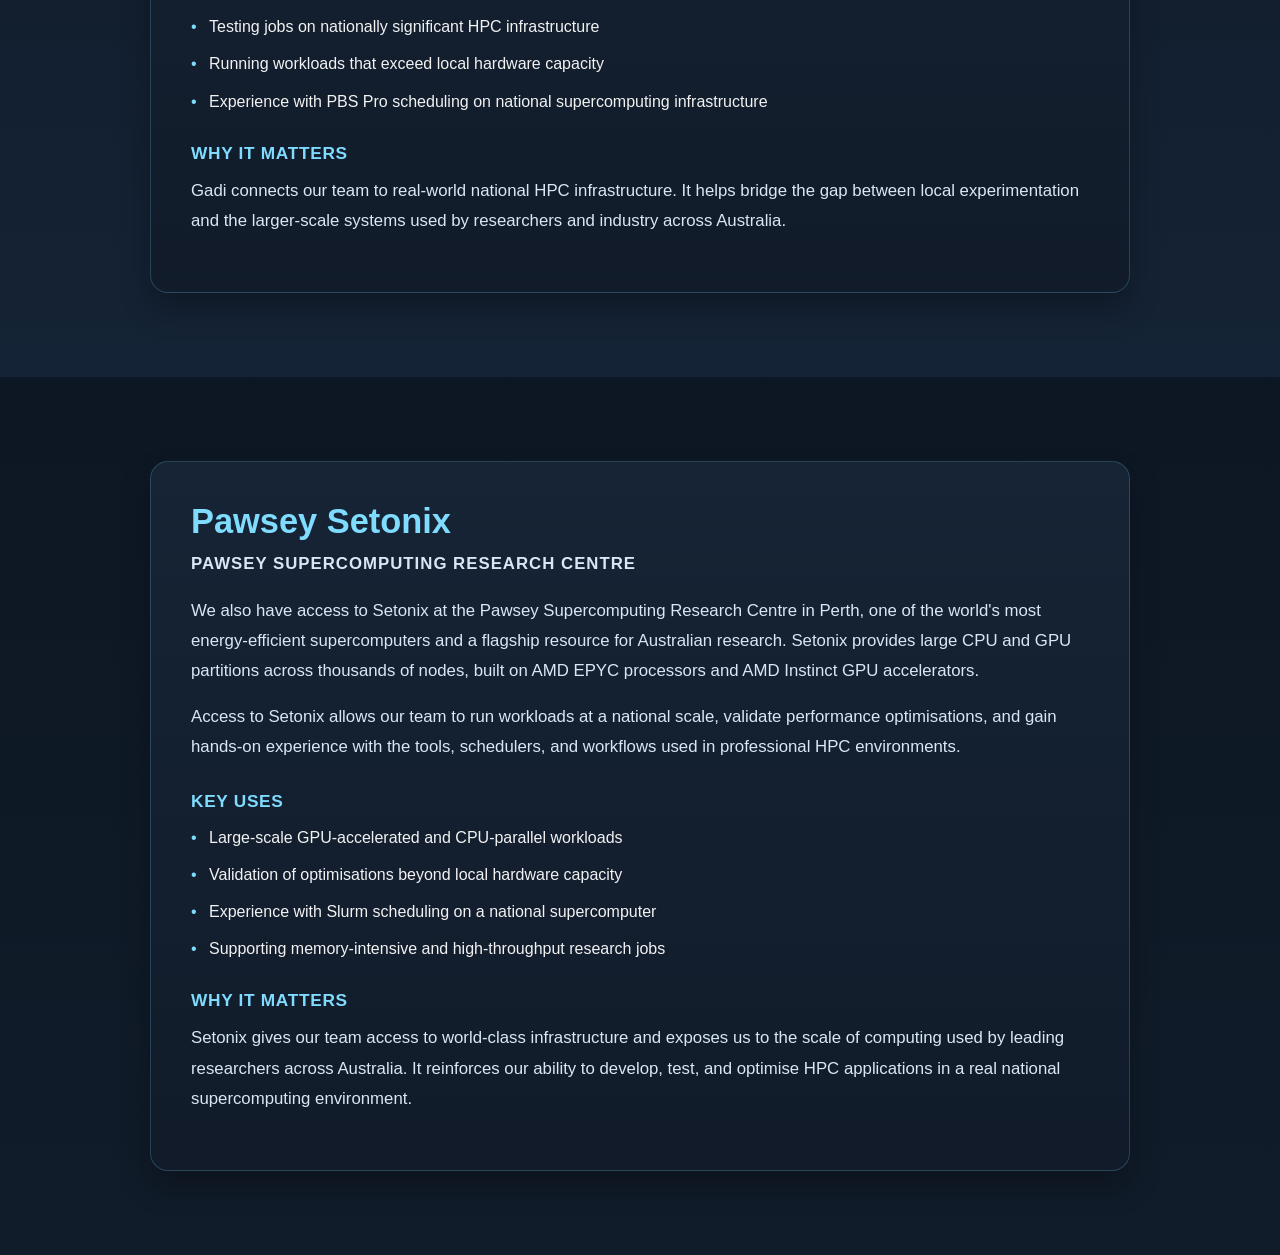
==== commit 1fd69748: "Changed the number of A100 GPUs to 16 instead of 8" ====
--- a/hardware.html
+++ b/hardware.html
@@ -48,25 +48,39 @@
             <div class="hardware-detail-card">
                 <div class="hardware-detail-text">
                     <h2>XENON GPU Cluster</h2>
-                    <p class="hardware-subtitle">8× NVIDIA A100 GPUs</p>
-
-                    <p>
-                        The XENON GPU system is our primary platform for GPU-accelerated workloads.
-                        With access to 8 NVIDIA A100 GPUs, this cluster is ideal for massively
-                        parallel applications that benefit from high memory bandwidth and strong
-                        floating-point performance.
-                    </p>
-
-                    <p>
-                        This system is particularly valuable for development work involving CUDA,
-                        GPU-enabled scientific applications, and hybrid CPU-GPU workflows. It is
-                        also central to our efforts to accelerate phylogenetic software such as
-                        IQ-TREE by porting computationally expensive components onto GPUs.
-                    </p>
+                    <p class="hardware-subtitle">16× NVIDIA A100 GPUs</p>
+
+                    <p>
+                        The XENON GPU cluster consists of 4 XENON NITRO GN29A Duo 2RU nodes.
+                        Each node is equipped with 2 AMD EPYC 7313 CPUs, 4 NVIDIA A100 40GB SXM4
+                        GPUs, and 512GB of DDR4-3200 ECC RAM delivering a combined total of
+                        16 A100 GPUs and 8 EPYC processors across the cluster.
+                    </p>
+
+                    <p>
+                        Each node also carries a 1.9TB PM9A3 NVMe SSD for fast local storage,
+                        alongside dual 240GB M5400 PRO SATA SSDs for the OS. The cluster is
+                        interconnected via a Mellanox SX6025 high-speed switch and a Dell
+                        PowerConnect 5548, with dual 3000W Titanium redundant PSUs per node
+                        ensuring reliability under sustained load.
+                    </p>
+
+                    <h3>Node Specifications</h3>
+                    <ul>
+                        <li><strong>Nodes:</strong> 4× XENON NITRO GN29A Duo (2RU)</li>
+                        <li><strong>CPU:</strong> 2× AMD EPYC 7313 per node (8 total)</li>
+                        <li><strong>RAM:</strong> 16× 32GB DDR4-3200 LP ECC RDIMM (512GB per node)</li>
+                        <li><strong>GPU:</strong> 4× NVIDIA A100 40GB SXM4 per node (16 total)</li>
+                        <li><strong>OS Disk:</strong> 2× M5400 PRO 240GB SATA SSD per node</li>
+                        <li><strong>Data Disk:</strong> PM9A3 1.9TB NVMe SSD per node</li>
+                        <li><strong>PSU:</strong> 2× 3000W Titanium RPSU per node</li>
+                        <li><strong>Networking:</strong> Mellanox SX6025 1RU + Dell PowerConnect 5548 1RU</li>
+                    </ul>
 
                     <h3>Key Uses</h3>
                     <ul>
                         <li>GPU acceleration for scientific and AI workloads</li>
+                        <li>Hybrid CPU-GPU workloads leveraging AMD EPYC cores alongside A100s</li>
                         <li>Development and optimisation of GPU-enabled applications</li>
                         <li>Testing parallel performance on modern accelerator hardware</li>
                         <li>Supporting compute-heavy competition applications</li>
@@ -146,7 +160,7 @@
                         <li>Large-scale research and simulation workloads</li>
                         <li>Testing jobs on nationally significant HPC infrastructure</li>
                         <li>Running workloads that exceed local hardware capacity</li>
-                        <li>Experience with remote supercomputing environments and schedulers</li>
+                        <li>Experience with PBS Pro scheduling on national supercomputing infrastructure</li>
                     </ul>
 
                     <h3>Why It Matters</h3>
@@ -158,7 +172,46 @@
                 </div>
             </div>
         </section>
+
+        <section class="hardware-detail-section alt-section">
+            <div class="hardware-detail-card">
+                <div class="hardware-detail-text">
+                    <h2>Pawsey Setonix</h2>
+                    <p class="hardware-subtitle">Pawsey Supercomputing Research Centre</p>
+
+                    <p>
+                        We also have access to Setonix at the Pawsey Supercomputing Research
+                        Centre in Perth, one of the world's most energy-efficient supercomputers
+                        and a flagship resource for Australian research. Setonix provides large
+                        CPU and GPU partitions across thousands of nodes, built on AMD EPYC
+                        processors and AMD Instinct GPU accelerators.
+                    </p>
+
+                    <p>
+                        Access to Setonix allows our team to run workloads at a national scale,
+                        validate performance optimisations, and gain hands-on experience with
+                        the tools, schedulers, and workflows used in professional HPC environments.
+                    </p>
+
+                    <h3>Key Uses</h3>
+                    <ul>
+                        <li>Large-scale GPU-accelerated and CPU-parallel workloads</li>
+                        <li>Validation of optimisations beyond local hardware capacity</li>
+                        <li>Experience with Slurm scheduling on a national supercomputer</li>
+                        <li>Supporting memory-intensive and high-throughput research jobs</li>
+                    </ul>
+
+                    <h3>Why It Matters</h3>
+                    <p>
+                        Setonix gives our team access to world-class infrastructure and exposes us
+                        to the scale of computing used by leading researchers across Australia.
+                        It reinforces our ability to develop, test, and optimise HPC applications
+                        in a real national supercomputing environment.
+                    </p>
+                </div>
+            </div>
+        </section>
     </main>
 
 </body>
-</html>+</html>
--- a/style.css
+++ b/style.css
@@ -166,6 +166,270 @@
     }
 }
 
+/* Team section */
+.team-section {
+    padding: 100px 10%;
+}
+
+.team-grid {
+    width: 100%;
+    border-collapse: collapse;
+    margin-top: 40px;
+    table-layout: fixed;
+}
+
+.team-grid td {
+    width: 33.33%;
+    padding: 30px;
+    text-align: center;
+    vertical-align: top;
+}
+
+.team-grid img {
+    width: 200px;
+    height: 200px;
+    object-fit: cover;
+    border-radius: 10px;
+    margin-bottom: 15px;
+    display: block;
+    margin-left: auto;
+    margin-right: auto;
+}
+
+.team-grid strong {
+    display: block;
+    font-size: 1.4rem;
+    margin-bottom: 10px;
+}
+
+.team-grid p {
+    font-size: 1rem;
+    max-width: 100%;
+}
+/* Prof Grid */
+.prof-grid {
+    width: 100%;
+    border-collapse: collapse;
+    margin-top: 40px;
+    table-layout: fixed;
+}
+
+.prof-grid td {
+    width: 33.33%;
+    padding: 30px;
+    text-align: center;
+    vertical-align: top;
+}
+
+.prof-grid img {
+    width: 200px;
+    height: 200px;
+    object-fit: cover;
+    border-radius: 10px;
+    margin-bottom: 15px;
+    display: block;
+    margin-left: auto;
+    margin-right: auto;
+}
+
+.prof-grid strong {
+    display: block;
+    font-size: 1.4rem;
+    margin-bottom: 10px;
+}
+
+.prof-grid p {
+    font-size: 1rem;
+    max-width: 100%;
+}
+
+.team-view {
+    background: linear-gradient(180deg, #070c13 0%, #111f31 100%);
+}
+
+.team-view .navbar {
+    background: rgba(7, 12, 20, 0.76);
+    border-bottom: 1px solid rgba(127, 220, 255, 0.16);
+}
+
+.team-view .team-hero {
+    min-height: 58vh;
+    padding: 138px 8% 92px;
+}
+
+.team-view .team-hero .overlay {
+    background: linear-gradient(145deg, rgba(6, 12, 21, 0.86), rgba(7, 40, 67, 0.5));
+}
+
+.team-view .team-hero-content {
+    max-width: 980px;
+    padding: 36px 34px;
+    border-radius: 16px;
+    border: 1px solid rgba(127, 220, 255, 0.24);
+    background: rgba(8, 16, 28, 0.6);
+    box-shadow: 0 14px 28px rgba(0, 0, 0, 0.3);
+}
+
+.team-view .team-hero-content h1 {
+    letter-spacing: 0.04em;
+    text-transform: uppercase;
+}
+
+.team-view .team-hero-content p {
+    color: #e2edf8;
+}
+
+.team-view .team-section {
+    background: linear-gradient(180deg, #101a27 0%, #152336 100%);
+    padding: 86px 8%;
+}
+
+.team-view .team-grid {
+    max-width: 1040px;
+    margin: 0 auto;
+    gap: 28px;
+}
+
+.team-view .team-card {
+    background: linear-gradient(180deg, #162435 0%, #111b2a 100%);
+    border: 1px solid rgba(127, 220, 255, 0.2);
+    border-radius: 16px;
+    box-shadow: 0 14px 28px rgba(0, 0, 0, 0.26);
+    padding: 26px 24px;
+}
+
+.team-view .team-card:hover {
+    transform: translateY(-4px);
+    border-color: rgba(127, 220, 255, 0.45);
+    box-shadow: 0 18px 32px rgba(0, 0, 0, 0.31);
+}
+
+.team-view .team-card img {
+    width: 124px;
+    height: 124px;
+    border-color: rgba(127, 220, 255, 0.9);
+    box-shadow: 0 6px 18px rgba(127, 220, 255, 0.16);
+}
+
+.team-view .team-card h3 {
+    font-size: 1.26rem;
+}
+
+.team-view .team-role {
+    text-transform: uppercase;
+    letter-spacing: 0.05em;
+    color: #a8c9dc;
+}
+
+.team-view .team-card p {
+    color: #d8e6f4;
+}
+
+.team-view .team-card.advisor {
+    max-width: 1040px;
+    margin: 16px auto 0;
+    text-align: left;
+    padding: 30px;
+}
+
+.team-view .team-card.advisor img {
+    float: left;
+    margin-right: 18px;
+    margin-bottom: 10px;
+}
+
+.team-view .team-card.advisor::after {
+    content: "";
+    display: table;
+    clear: both;
+}
+
+@media (max-width: 900px) {
+    .team-view .team-grid {
+        grid-template-columns: 1fr;
+    }
+}
+
+@media (max-width: 768px) {
+    .team-view .team-hero {
+        padding: 120px 6% 72px;
+    }
+
+    .team-view .team-hero-content {
+        padding: 28px 22px;
+    }
+
+    .team-view .team-section {
+        padding: 68px 6%;
+    }
+
+    .team-view .team-grid {
+        gap: 20px;
+    }
+
+    .team-view .team-card {
+        padding: 22px 18px;
+    }
+
+    .team-view .team-card.advisor {
+        padding: 24px 18px;
+        text-align: center;
+    }
+
+    .team-view .team-card.advisor img {
+        float: none;
+        margin-right: 0;
+        margin-bottom: 12px;
+    }
+}
+
+.image-grid {
+  display: grid;
+  grid-template-columns: repeat(3, 1fr);
+  gap: 20px;
+}
+
+.image-grid strong {
+    display: block;
+    font-size: 1.4rem;
+    margin-bottom: 10px;
+}
+
+.image-grid div {
+    width: 100%;
+    padding: 30px;
+    text-align: center;
+    vertical-align: top;
+}
+
+.image-grid img {
+    width: 200px;
+    height: 200px;
+    object-fit: cover;
+    border-radius: 10px;
+    margin-bottom: 15px;
+    display: block;
+    margin-left: auto;
+    margin-right: auto;
+}
+
+.grid-item p {
+  text-align: center;
+  margin-top: 8px;
+}
+
+@media (max-width: 900px) {
+  .image-grid {
+    grid-template-columns: repeat(2, 1fr);
+  }
+}
+
+@media (max-width: 600px) {
+  .image-grid {
+    grid-template-columns: 1fr;
+  }
+}
+
 /* Content sections */
 .content-section {
     min-height: 100vh;
@@ -252,14 +516,16 @@
 }
 
 .about-image {
-    flex: 0 0 auto;
-    text-align: center;
+    flex: 1;
+    text-align: center;
+    display: flex;
 }
 
 .about-image img {
-    width: 300px;
+    width: 100%;
     height: auto;
     border-radius: 12px;
+    display: block;
 }
 
 .home-page .about-image img {
@@ -1319,206 +1585,4 @@
     line-height: 1.8;
 }
 
-/* Team section */
-.team-section {
-    padding: 100px 10%;
-}
-
-/* Grid */
-.team-grid {
-    display: grid;
-    grid-template-columns: repeat(2, minmax(0, 1fr));
-    gap: 30px;
-}
-
-/* Card */
-.team-card {
-    background: #1a1a1a;
-    border: 1px solid rgba(127, 220, 255, 0.25);
-    border-radius: 16px;
-    padding: 25px;
-    text-align: center;
-    transition: 0.25s ease;
-}
-
-.team-card:hover {
-    transform: translateY(-6px);
-    border-color: #7fdcff;
-    box-shadow: 0 10px 25px rgba(0, 0, 0, 0.4);
-}
-
-/* Image */
-.team-card img {
-    width: 120px;
-    height: 120px;
-    object-fit: cover;
-    border-radius: 50%;
-    margin-bottom: 15px;
-    border: 3px solid #7fdcff;
-}
-
-/* Name */
-.team-card h3 {
-    font-size: 1.2rem;
-    margin-bottom: 6px;
-    color: #7fdcff;
-}
-
-/* Role */
-.team-role {
-    font-size: 0.85rem;
-    color: #aaa;
-    margin-bottom: 10px;
-}
-
-/* Description */
-.team-card p {
-    font-size: 0.9rem;
-    color: #ccc;
-    line-height: 1.5;
-}
-
-.team-card.advisor {
-    margin-top: 10px;
-}
-
-.team-view {
-    background: linear-gradient(180deg, #070c13 0%, #111f31 100%);
-}
-
-.team-view .navbar {
-    background: rgba(7, 12, 20, 0.76);
-    border-bottom: 1px solid rgba(127, 220, 255, 0.16);
-}
-
-.team-view .team-hero {
-    min-height: 58vh;
-    padding: 138px 8% 92px;
-}
-
-.team-view .team-hero .overlay {
-    background: linear-gradient(145deg, rgba(6, 12, 21, 0.86), rgba(7, 40, 67, 0.5));
-}
-
-.team-view .team-hero-content {
-    max-width: 980px;
-    padding: 36px 34px;
-    border-radius: 16px;
-    border: 1px solid rgba(127, 220, 255, 0.24);
-    background: rgba(8, 16, 28, 0.6);
-    box-shadow: 0 14px 28px rgba(0, 0, 0, 0.3);
-}
-
-.team-view .team-hero-content h1 {
-    letter-spacing: 0.04em;
-    text-transform: uppercase;
-}
-
-.team-view .team-hero-content p {
-    color: #e2edf8;
-}
-
-.team-view .team-section {
-    background: linear-gradient(180deg, #101a27 0%, #152336 100%);
-    padding: 86px 8%;
-}
-
-.team-view .team-grid {
-    max-width: 1040px;
-    margin: 0 auto;
-    gap: 28px;
-}
-
-.team-view .team-card {
-    background: linear-gradient(180deg, #162435 0%, #111b2a 100%);
-    border: 1px solid rgba(127, 220, 255, 0.2);
-    border-radius: 16px;
-    box-shadow: 0 14px 28px rgba(0, 0, 0, 0.26);
-    padding: 26px 24px;
-}
-
-.team-view .team-card:hover {
-    transform: translateY(-4px);
-    border-color: rgba(127, 220, 255, 0.45);
-    box-shadow: 0 18px 32px rgba(0, 0, 0, 0.31);
-}
-
-.team-view .team-card img {
-    width: 124px;
-    height: 124px;
-    border-color: rgba(127, 220, 255, 0.9);
-    box-shadow: 0 6px 18px rgba(127, 220, 255, 0.16);
-}
-
-.team-view .team-card h3 {
-    font-size: 1.26rem;
-}
-
-.team-view .team-role {
-    text-transform: uppercase;
-    letter-spacing: 0.05em;
-    color: #a8c9dc;
-}
-
-.team-view .team-card p {
-    color: #d8e6f4;
-}
-
-.team-view .team-card.advisor {
-    max-width: 1040px;
-    margin: 16px auto 0;
-    text-align: left;
-    padding: 30px;
-}
-
-.team-view .team-card.advisor img {
-    float: left;
-    margin-right: 18px;
-    margin-bottom: 10px;
-}
-
-.team-view .team-card.advisor::after {
-    content: "";
-    display: table;
-    clear: both;
-}
-
-@media (max-width: 900px) {
-    .team-view .team-grid {
-        grid-template-columns: 1fr;
-    }
-}
-
-@media (max-width: 768px) {
-    .team-view .team-hero {
-        padding: 120px 6% 72px;
-    }
-
-    .team-view .team-hero-content {
-        padding: 28px 22px;
-    }
-
-    .team-view .team-section {
-        padding: 68px 6%;
-    }
-
-    .team-view .team-grid {
-        gap: 20px;
-    }
-
-    .team-view .team-card {
-        padding: 22px 18px;
-    }
-
-    .team-view .team-card.advisor {
-        padding: 24px 18px;
-        text-align: center;
-    }
-
-    .team-view .team-card.advisor img {
-        float: none;
-        margin-right: 0;
-        margin-bottom: 12px;
-    }
-}
-
+
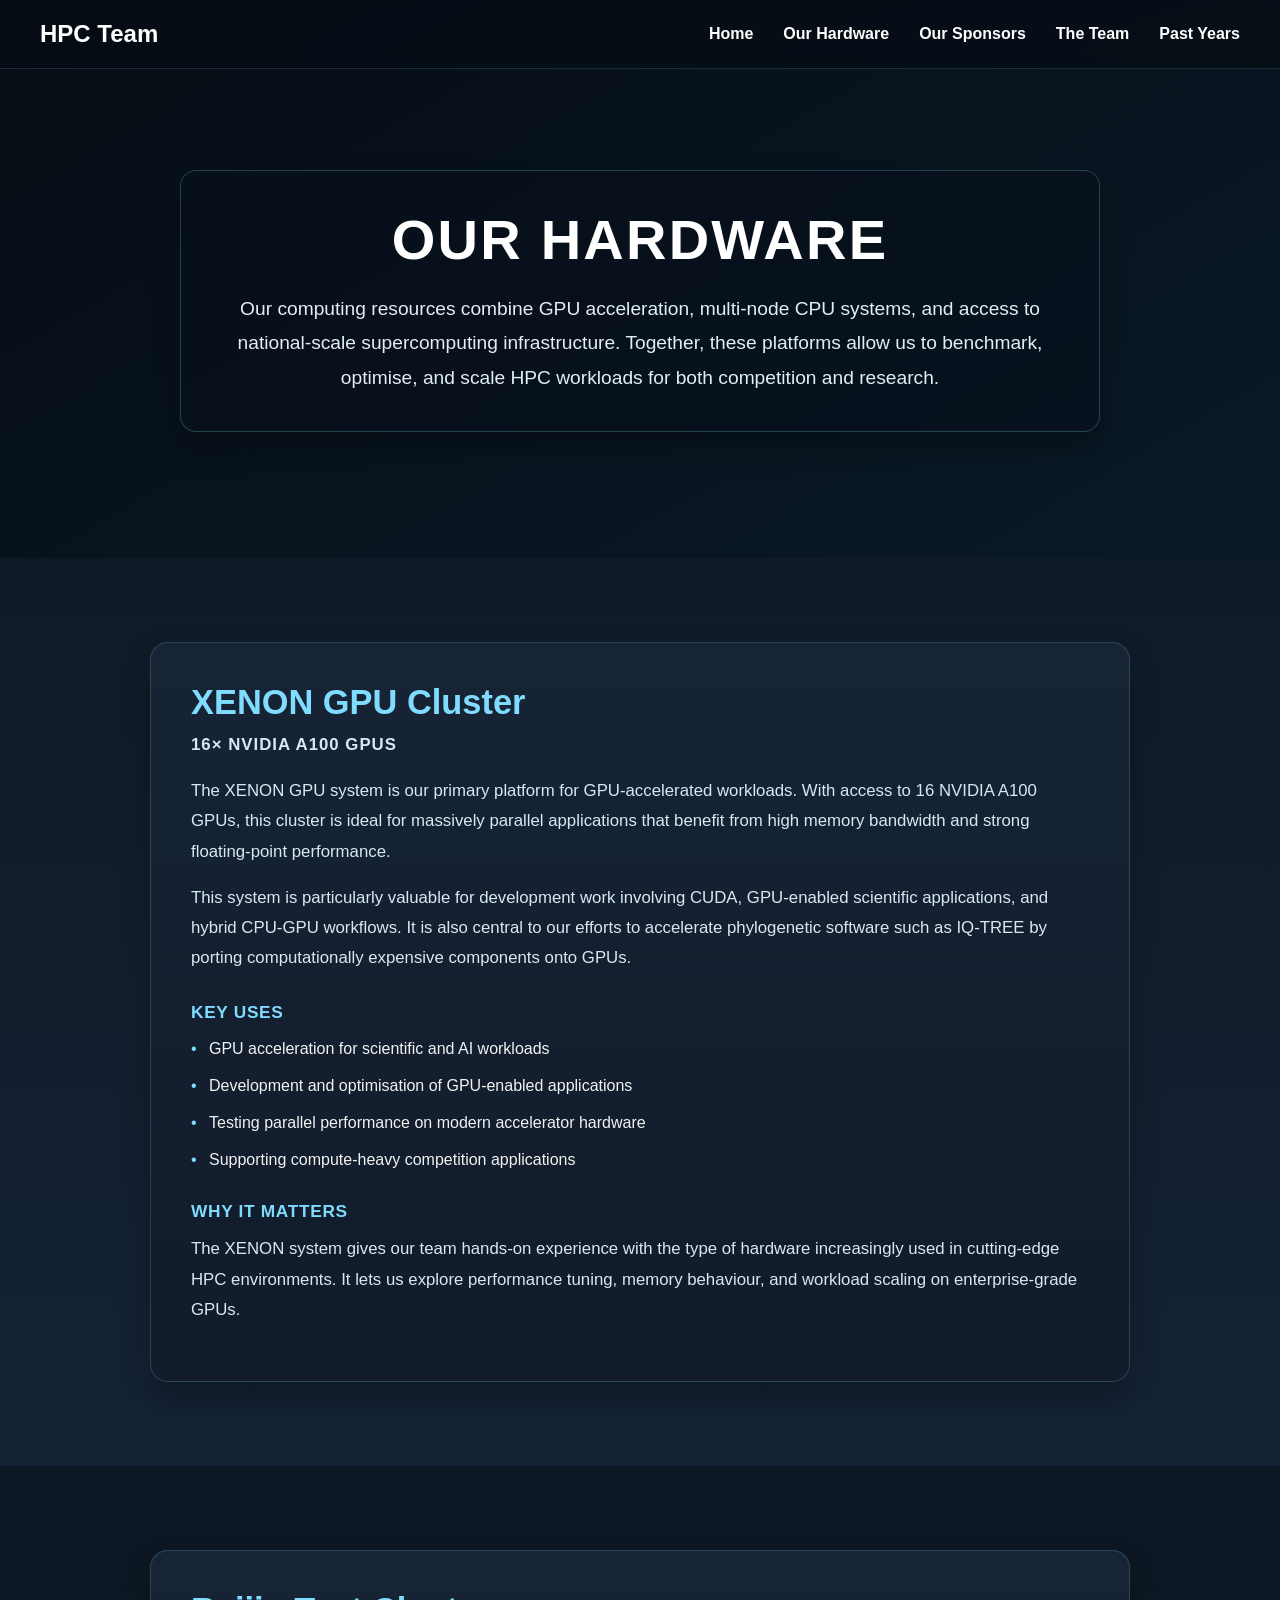
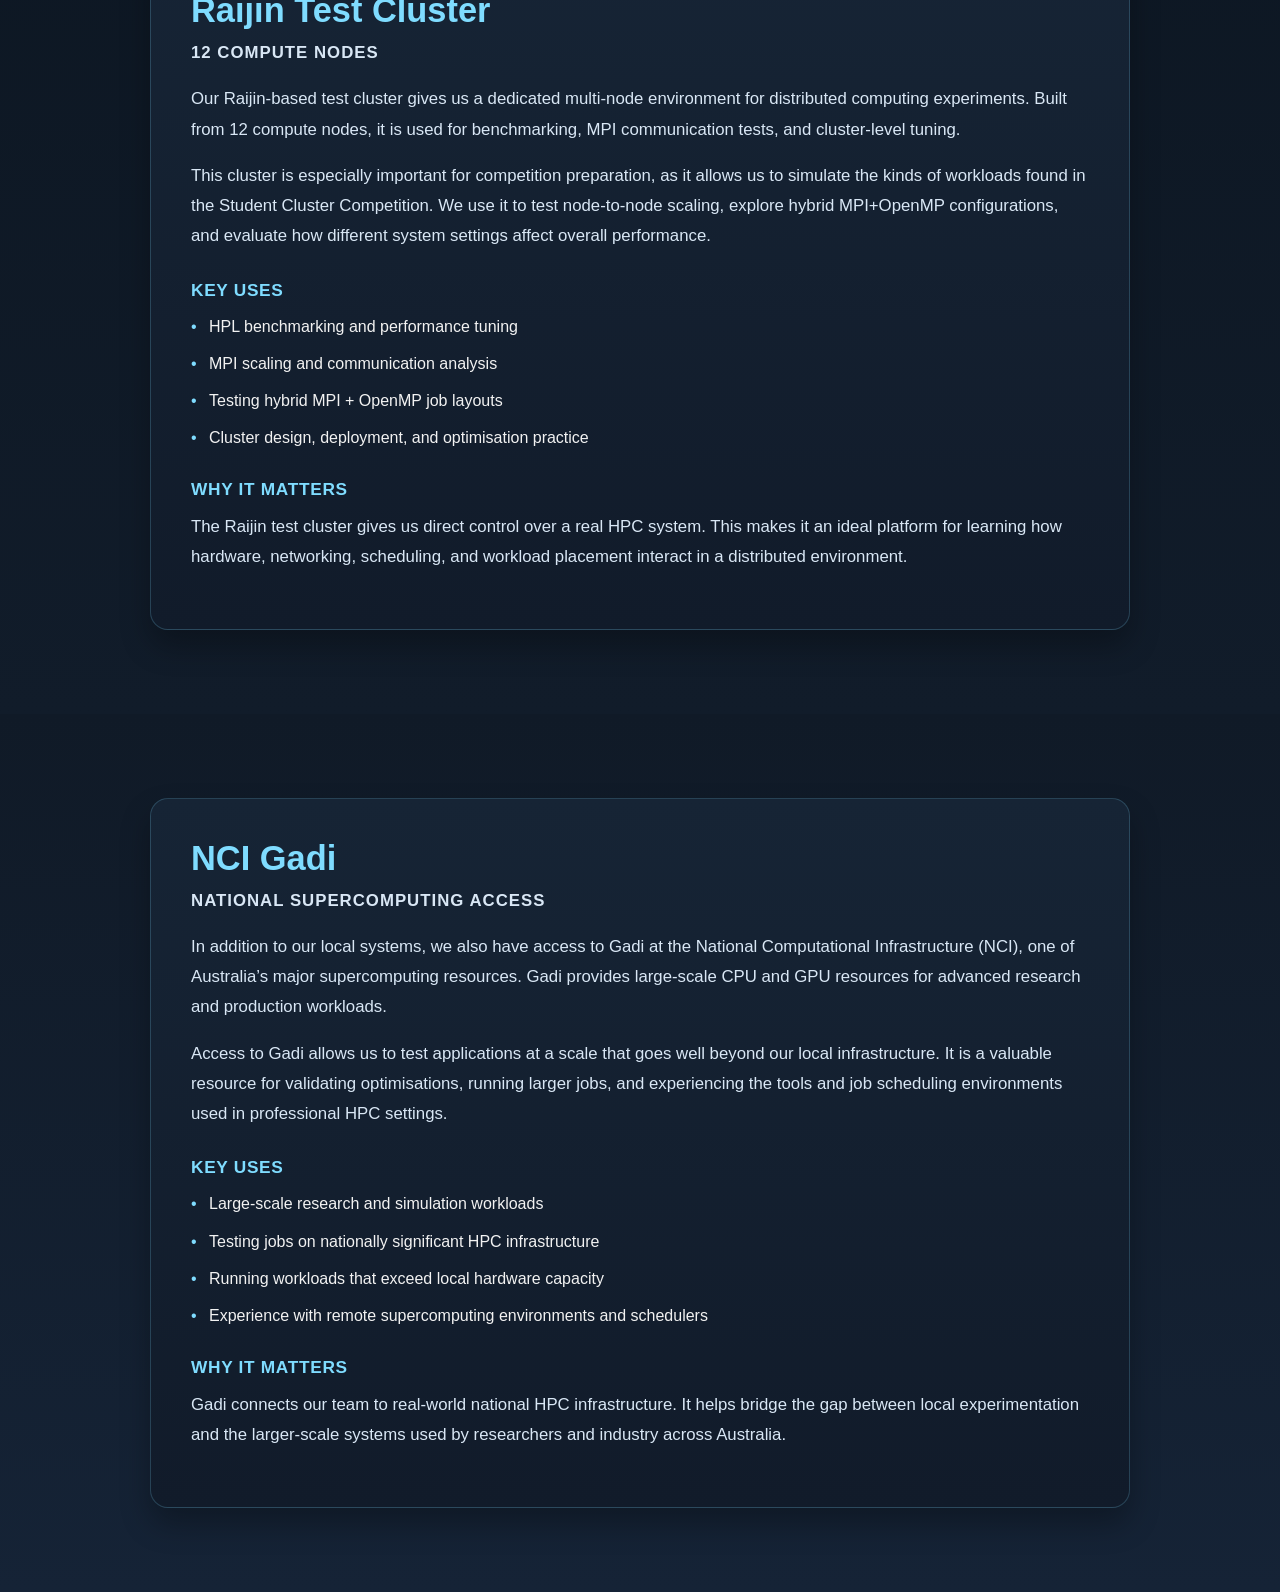
==== commit b55b71c8: "Updated A100 GPU count to 16" ====
--- a/hardware.html
+++ b/hardware.html
@@ -51,36 +51,22 @@
                     <p class="hardware-subtitle">16× NVIDIA A100 GPUs</p>
 
                     <p>
-                        The XENON GPU cluster consists of 4 XENON NITRO GN29A Duo 2RU nodes.
-                        Each node is equipped with 2 AMD EPYC 7313 CPUs, 4 NVIDIA A100 40GB SXM4
-                        GPUs, and 512GB of DDR4-3200 ECC RAM delivering a combined total of
-                        16 A100 GPUs and 8 EPYC processors across the cluster.
+                        The XENON GPU system is our primary platform for GPU-accelerated workloads.
+                        With access to 16 NVIDIA A100 GPUs, this cluster is ideal for massively
+                        parallel applications that benefit from high memory bandwidth and strong
+                        floating-point performance.
                     </p>
 
                     <p>
-                        Each node also carries a 1.9TB PM9A3 NVMe SSD for fast local storage,
-                        alongside dual 240GB M5400 PRO SATA SSDs for the OS. The cluster is
-                        interconnected via a Mellanox SX6025 high-speed switch and a Dell
-                        PowerConnect 5548, with dual 3000W Titanium redundant PSUs per node
-                        ensuring reliability under sustained load.
+                        This system is particularly valuable for development work involving CUDA,
+                        GPU-enabled scientific applications, and hybrid CPU-GPU workflows. It is
+                        also central to our efforts to accelerate phylogenetic software such as
+                        IQ-TREE by porting computationally expensive components onto GPUs.
                     </p>
-
-                    <h3>Node Specifications</h3>
-                    <ul>
-                        <li><strong>Nodes:</strong> 4× XENON NITRO GN29A Duo (2RU)</li>
-                        <li><strong>CPU:</strong> 2× AMD EPYC 7313 per node (8 total)</li>
-                        <li><strong>RAM:</strong> 16× 32GB DDR4-3200 LP ECC RDIMM (512GB per node)</li>
-                        <li><strong>GPU:</strong> 4× NVIDIA A100 40GB SXM4 per node (16 total)</li>
-                        <li><strong>OS Disk:</strong> 2× M5400 PRO 240GB SATA SSD per node</li>
-                        <li><strong>Data Disk:</strong> PM9A3 1.9TB NVMe SSD per node</li>
-                        <li><strong>PSU:</strong> 2× 3000W Titanium RPSU per node</li>
-                        <li><strong>Networking:</strong> Mellanox SX6025 1RU + Dell PowerConnect 5548 1RU</li>
-                    </ul>
 
                     <h3>Key Uses</h3>
                     <ul>
                         <li>GPU acceleration for scientific and AI workloads</li>
-                        <li>Hybrid CPU-GPU workloads leveraging AMD EPYC cores alongside A100s</li>
                         <li>Development and optimisation of GPU-enabled applications</li>
                         <li>Testing parallel performance on modern accelerator hardware</li>
                         <li>Supporting compute-heavy competition applications</li>
@@ -160,7 +146,7 @@
                         <li>Large-scale research and simulation workloads</li>
                         <li>Testing jobs on nationally significant HPC infrastructure</li>
                         <li>Running workloads that exceed local hardware capacity</li>
-                        <li>Experience with PBS Pro scheduling on national supercomputing infrastructure</li>
+                        <li>Experience with remote supercomputing environments and schedulers</li>
                     </ul>
 
                     <h3>Why It Matters</h3>
@@ -172,45 +158,6 @@
                 </div>
             </div>
         </section>
-
-        <section class="hardware-detail-section alt-section">
-            <div class="hardware-detail-card">
-                <div class="hardware-detail-text">
-                    <h2>Pawsey Setonix</h2>
-                    <p class="hardware-subtitle">Pawsey Supercomputing Research Centre</p>
-
-                    <p>
-                        We also have access to Setonix at the Pawsey Supercomputing Research
-                        Centre in Perth, one of the world's most energy-efficient supercomputers
-                        and a flagship resource for Australian research. Setonix provides large
-                        CPU and GPU partitions across thousands of nodes, built on AMD EPYC
-                        processors and AMD Instinct GPU accelerators.
-                    </p>
-
-                    <p>
-                        Access to Setonix allows our team to run workloads at a national scale,
-                        validate performance optimisations, and gain hands-on experience with
-                        the tools, schedulers, and workflows used in professional HPC environments.
-                    </p>
-
-                    <h3>Key Uses</h3>
-                    <ul>
-                        <li>Large-scale GPU-accelerated and CPU-parallel workloads</li>
-                        <li>Validation of optimisations beyond local hardware capacity</li>
-                        <li>Experience with Slurm scheduling on a national supercomputer</li>
-                        <li>Supporting memory-intensive and high-throughput research jobs</li>
-                    </ul>
-
-                    <h3>Why It Matters</h3>
-                    <p>
-                        Setonix gives our team access to world-class infrastructure and exposes us
-                        to the scale of computing used by leading researchers across Australia.
-                        It reinforces our ability to develop, test, and optimise HPC applications
-                        in a real national supercomputing environment.
-                    </p>
-                </div>
-            </div>
-        </section>
     </main>
 
 </body>
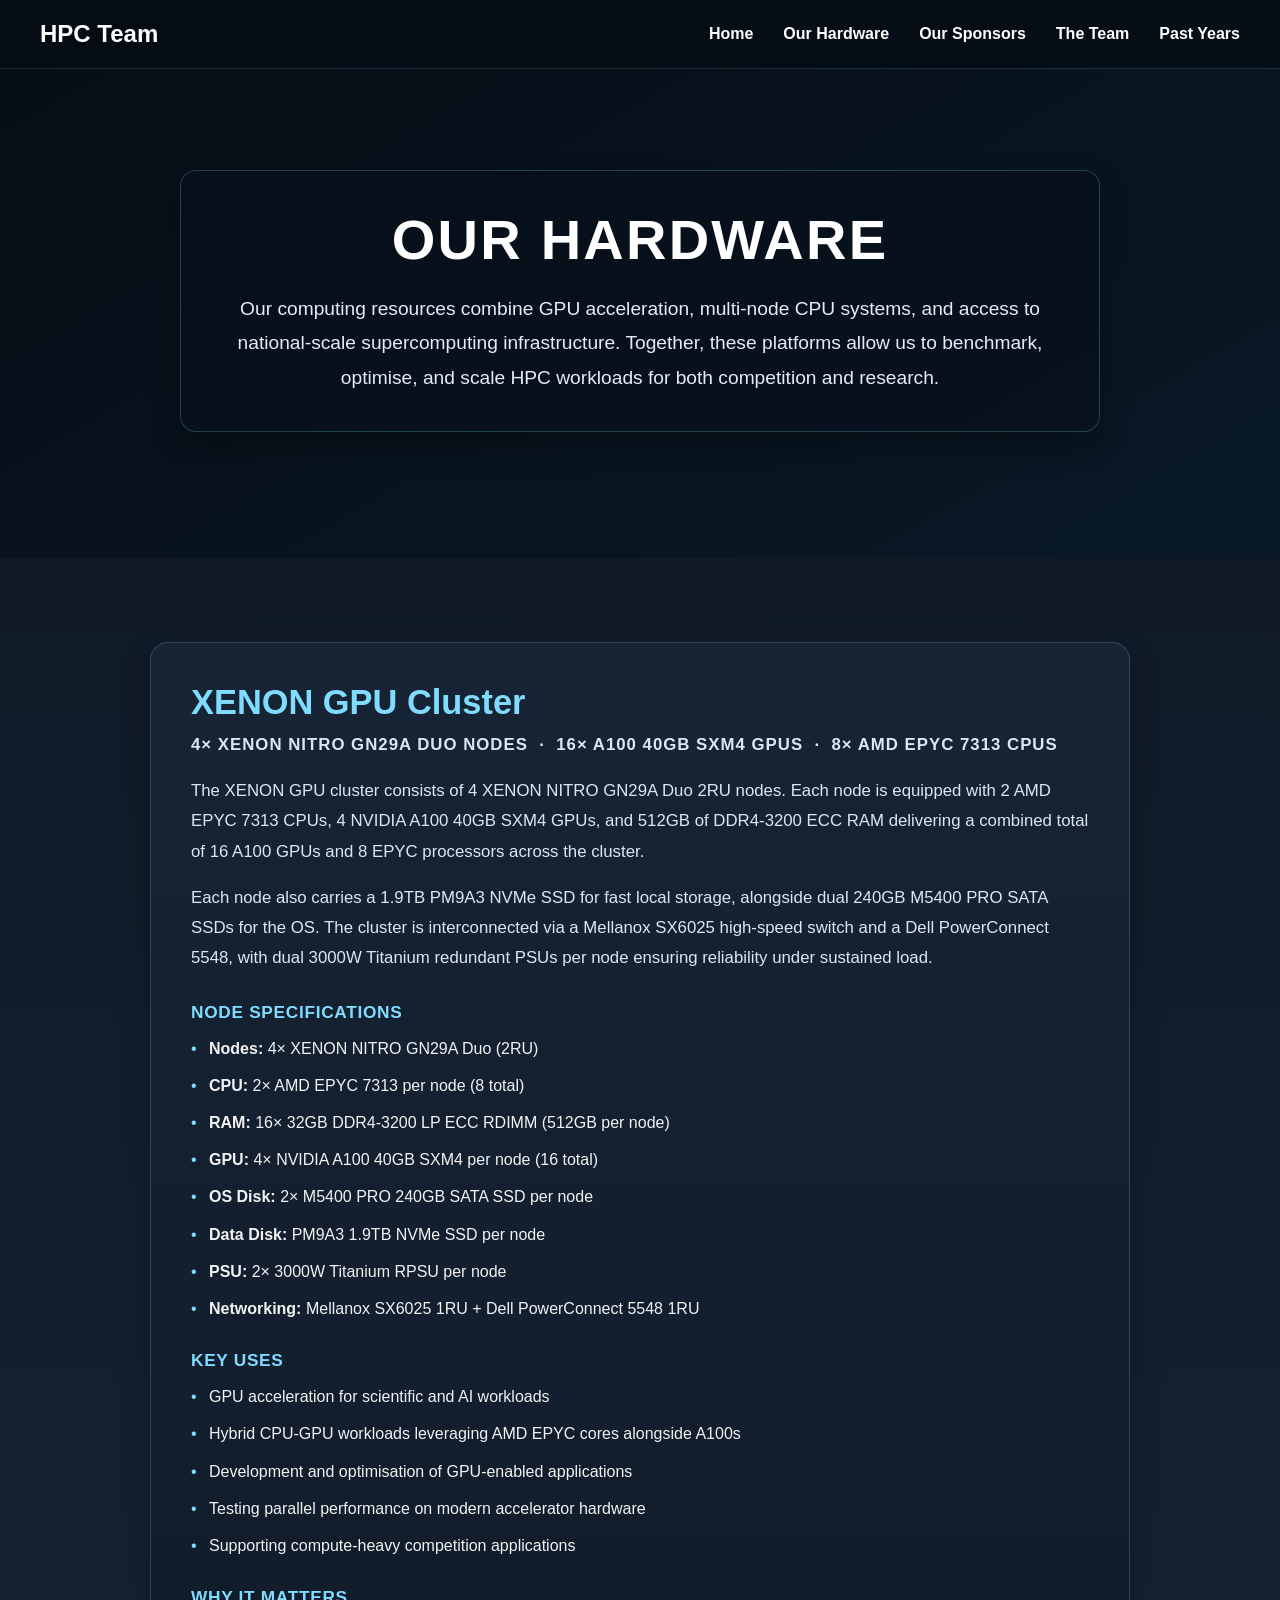
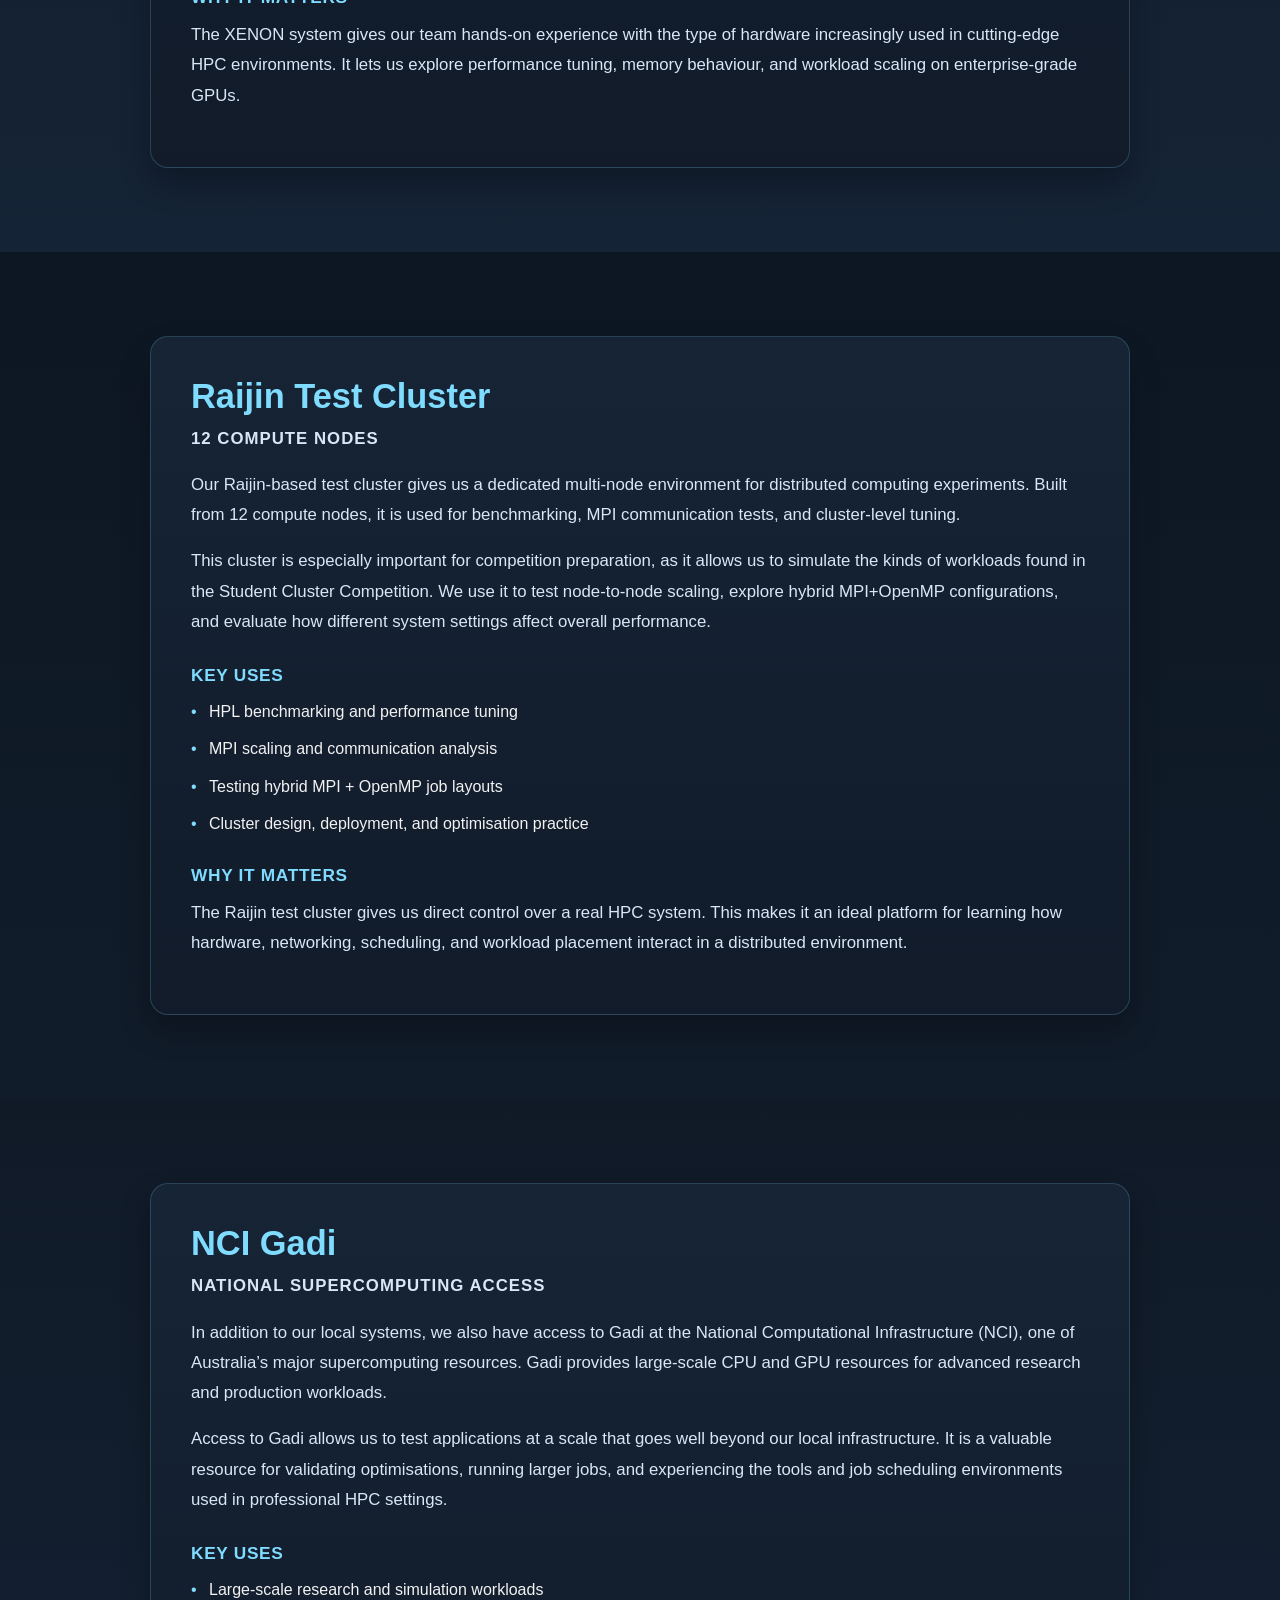
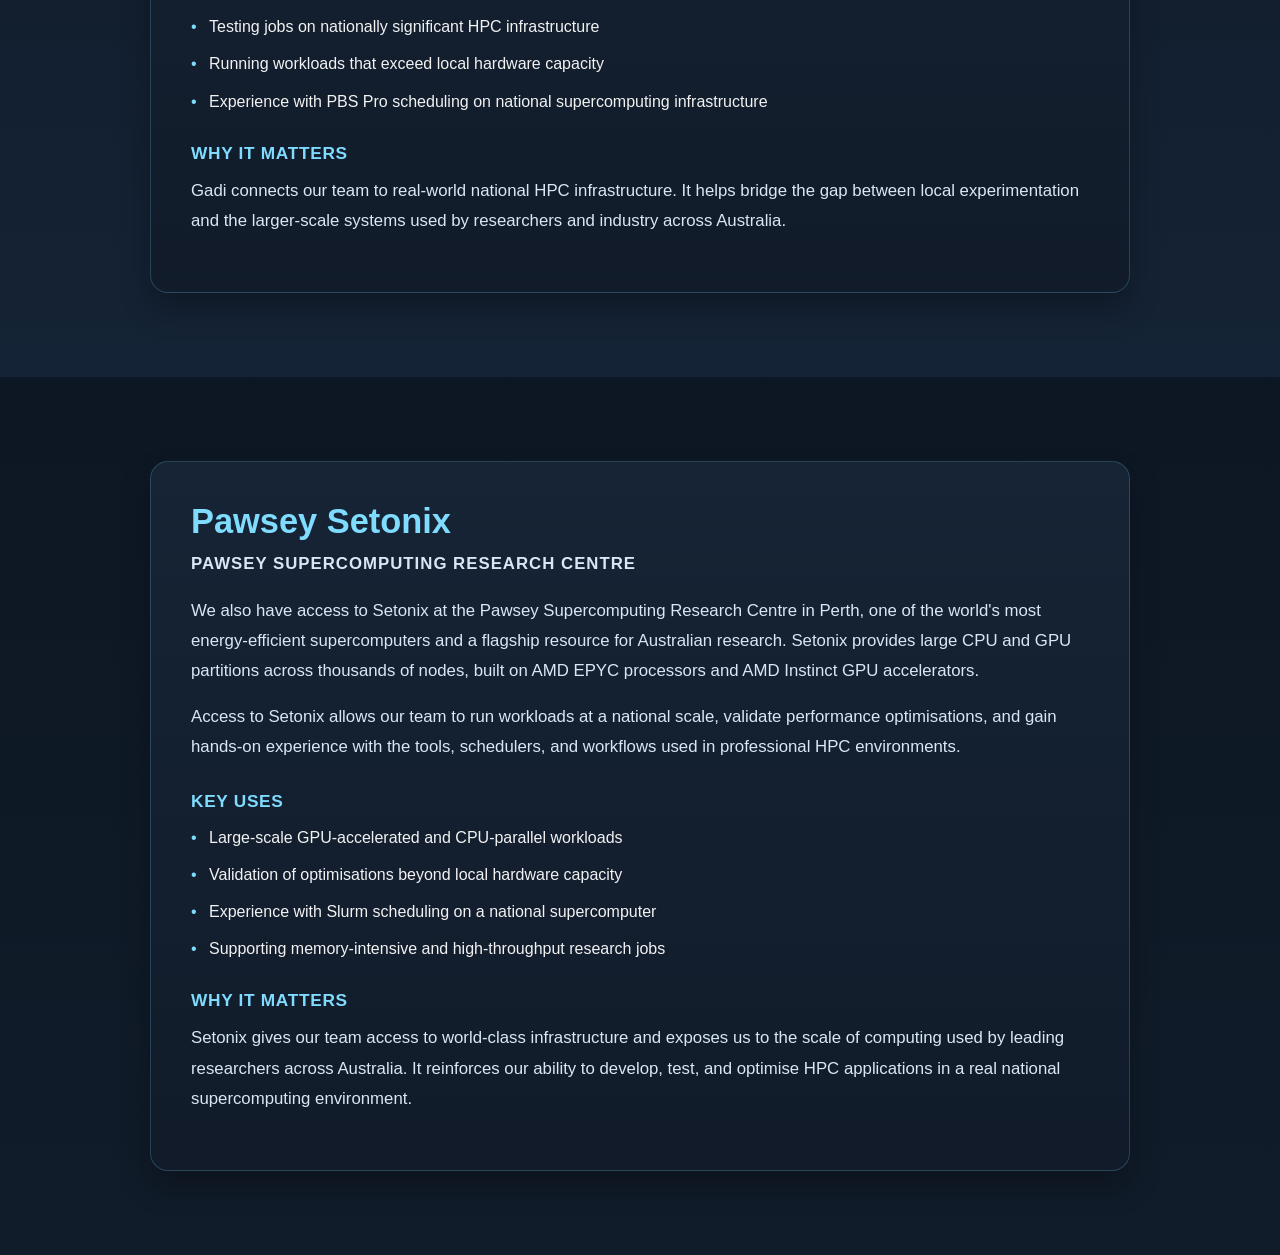
==== commit 9fe857a9: "Add Pawsey and NCI sponsors; update hardware specs and mobile styling" ====
--- a/hardware.html
+++ b/hardware.html
@@ -48,25 +48,39 @@
             <div class="hardware-detail-card">
                 <div class="hardware-detail-text">
                     <h2>XENON GPU Cluster</h2>
-                    <p class="hardware-subtitle">16× NVIDIA A100 GPUs</p>
-
-                    <p>
-                        The XENON GPU system is our primary platform for GPU-accelerated workloads.
-                        With access to 16 NVIDIA A100 GPUs, this cluster is ideal for massively
-                        parallel applications that benefit from high memory bandwidth and strong
-                        floating-point performance.
-                    </p>
-
-                    <p>
-                        This system is particularly valuable for development work involving CUDA,
-                        GPU-enabled scientific applications, and hybrid CPU-GPU workflows. It is
-                        also central to our efforts to accelerate phylogenetic software such as
-                        IQ-TREE by porting computationally expensive components onto GPUs.
-                    </p>
+                    <p class="hardware-subtitle">4× XENON NITRO GN29A Duo Nodes &nbsp;·&nbsp; 16× A100 40GB SXM4 GPUs &nbsp;·&nbsp; 8× AMD EPYC 7313 CPUs</p>
+
+                    <p>
+                        The XENON GPU cluster consists of 4 XENON NITRO GN29A Duo 2RU nodes.
+                        Each node is equipped with 2 AMD EPYC 7313 CPUs, 4 NVIDIA A100 40GB SXM4
+                        GPUs, and 512GB of DDR4-3200 ECC RAM delivering a combined total of
+                        16 A100 GPUs and 8 EPYC processors across the cluster.
+                    </p>
+
+                    <p>
+                        Each node also carries a 1.9TB PM9A3 NVMe SSD for fast local storage,
+                        alongside dual 240GB M5400 PRO SATA SSDs for the OS. The cluster is
+                        interconnected via a Mellanox SX6025 high-speed switch and a Dell
+                        PowerConnect 5548, with dual 3000W Titanium redundant PSUs per node
+                        ensuring reliability under sustained load.
+                    </p>
+
+                    <h3>Node Specifications</h3>
+                    <ul>
+                        <li><strong>Nodes:</strong> 4× XENON NITRO GN29A Duo (2RU)</li>
+                        <li><strong>CPU:</strong> 2× AMD EPYC 7313 per node (8 total)</li>
+                        <li><strong>RAM:</strong> 16× 32GB DDR4-3200 LP ECC RDIMM (512GB per node)</li>
+                        <li><strong>GPU:</strong> 4× NVIDIA A100 40GB SXM4 per node (16 total)</li>
+                        <li><strong>OS Disk:</strong> 2× M5400 PRO 240GB SATA SSD per node</li>
+                        <li><strong>Data Disk:</strong> PM9A3 1.9TB NVMe SSD per node</li>
+                        <li><strong>PSU:</strong> 2× 3000W Titanium RPSU per node</li>
+                        <li><strong>Networking:</strong> Mellanox SX6025 1RU + Dell PowerConnect 5548 1RU</li>
+                    </ul>
 
                     <h3>Key Uses</h3>
                     <ul>
                         <li>GPU acceleration for scientific and AI workloads</li>
+                        <li>Hybrid CPU-GPU workloads leveraging AMD EPYC cores alongside A100s</li>
                         <li>Development and optimisation of GPU-enabled applications</li>
                         <li>Testing parallel performance on modern accelerator hardware</li>
                         <li>Supporting compute-heavy competition applications</li>
@@ -146,7 +160,7 @@
                         <li>Large-scale research and simulation workloads</li>
                         <li>Testing jobs on nationally significant HPC infrastructure</li>
                         <li>Running workloads that exceed local hardware capacity</li>
-                        <li>Experience with remote supercomputing environments and schedulers</li>
+                        <li>Experience with PBS Pro scheduling on national supercomputing infrastructure</li>
                     </ul>
 
                     <h3>Why It Matters</h3>
@@ -158,6 +172,45 @@
                 </div>
             </div>
         </section>
+
+        <section class="hardware-detail-section alt-section">
+            <div class="hardware-detail-card">
+                <div class="hardware-detail-text">
+                    <h2>Pawsey Setonix</h2>
+                    <p class="hardware-subtitle">Pawsey Supercomputing Research Centre</p>
+
+                    <p>
+                        We also have access to Setonix at the Pawsey Supercomputing Research
+                        Centre in Perth, one of the world's most energy-efficient supercomputers
+                        and a flagship resource for Australian research. Setonix provides large
+                        CPU and GPU partitions across thousands of nodes, built on AMD EPYC
+                        processors and AMD Instinct GPU accelerators.
+                    </p>
+
+                    <p>
+                        Access to Setonix allows our team to run workloads at a national scale,
+                        validate performance optimisations, and gain hands-on experience with
+                        the tools, schedulers, and workflows used in professional HPC environments.
+                    </p>
+
+                    <h3>Key Uses</h3>
+                    <ul>
+                        <li>Large-scale GPU-accelerated and CPU-parallel workloads</li>
+                        <li>Validation of optimisations beyond local hardware capacity</li>
+                        <li>Experience with Slurm scheduling on a national supercomputer</li>
+                        <li>Supporting memory-intensive and high-throughput research jobs</li>
+                    </ul>
+
+                    <h3>Why It Matters</h3>
+                    <p>
+                        Setonix gives our team access to world-class infrastructure and exposes us
+                        to the scale of computing used by leading researchers across Australia.
+                        It reinforces our ability to develop, test, and optimise HPC applications
+                        in a real national supercomputing environment.
+                    </p>
+                </div>
+            </div>
+        </section>
     </main>
 
 </body>
--- a/style.css
+++ b/style.css
@@ -360,7 +360,7 @@
     }
 
     .team-view .team-section {
-        padding: 68px 6%;
+        padding: 100px 6% 68px;
     }
 
     .team-view .team-grid {
@@ -1395,49 +1395,81 @@
     }
 }
 
-/* Sponsor preview on homepage */
-.sponsors-preview {
+/* Sponsor logo strip on homepage */
+.sponsors-header {
+    text-align: center;
+    margin-bottom: 10px;
+}
+
+.sponsors-header h2 {
+    margin-bottom: 8px;
+}
+
+.sponsors-header p {
+    color: #aaa;
+    font-size: 1rem;
+}
+
+.sponsors-logo-strip {
     display: flex;
     justify-content: center;
-    gap: 40px;
-    margin: 30px 0;
+    align-items: center;
+    gap: 32px;
     flex-wrap: wrap;
-}
-
-.sponsor-mini {
-    text-align: center;
-}
-
-.sponsor-mini img {
-    max-width: 120px;
-    max-height: 70px;
+    margin: 48px 0 36px;
+}
+
+.sponsor-logo-item {
+    display: flex;
+    flex-direction: column;
+    align-items: center;
+    gap: 16px;
+    padding: 36px 48px;
+    background: rgba(255, 255, 255, 0.04);
+    border: 1px solid rgba(127, 220, 255, 0.15);
+    border-radius: 16px;
+    text-decoration: none;
+    transition: all 0.25s ease;
+    min-width: 200px;
+}
+
+.sponsor-logo-item:hover {
+    background: rgba(127, 220, 255, 0.08);
+    border-color: rgba(127, 220, 255, 0.5);
+    transform: translateY(-4px);
+    box-shadow: 0 8px 24px rgba(127, 220, 255, 0.1);
+}
+
+.sponsor-logo-item img {
+    max-width: 160px;
+    max-height: 80px;
     object-fit: contain;
-    background: white;
-    padding: 8px;
-    border-radius: 8px;
-    margin-bottom: 8px;
-}
-
-.sponsor-mini p {
-    font-size: 0.9rem;
-    color: #ccc;
-}
-
-/* CTA box */
-.sponsor-cta-mini {
-    margin-top: 30px;
-    text-align: center;
-}
-
-.sponsor-cta-mini h3 {
+    filter: brightness(0) invert(1);
+    opacity: 0.75;
+    transition: opacity 0.25s ease;
+}
+
+.sponsor-logo-item:hover img {
+    opacity: 1;
+}
+
+.sponsor-logo-item span {
+    font-size: 0.85rem;
+    font-weight: 600;
+    letter-spacing: 0.08em;
+    text-transform: uppercase;
     color: #7fdcff;
-    margin-bottom: 10px;
-}
-
-.sponsor-cta-mini p {
-    max-width: 600px;
-    margin: 0 auto 20px;
-    font-size: 1rem;
+    opacity: 0.7;
+    transition: opacity 0.25s ease;
+}
+
+.sponsor-logo-item:hover span {
+    opacity: 1;
+}
+
+.sponsors-strip-footer {
+    text-align: center;
+    margin-top: 10px;
 }
 
 /* Button */
